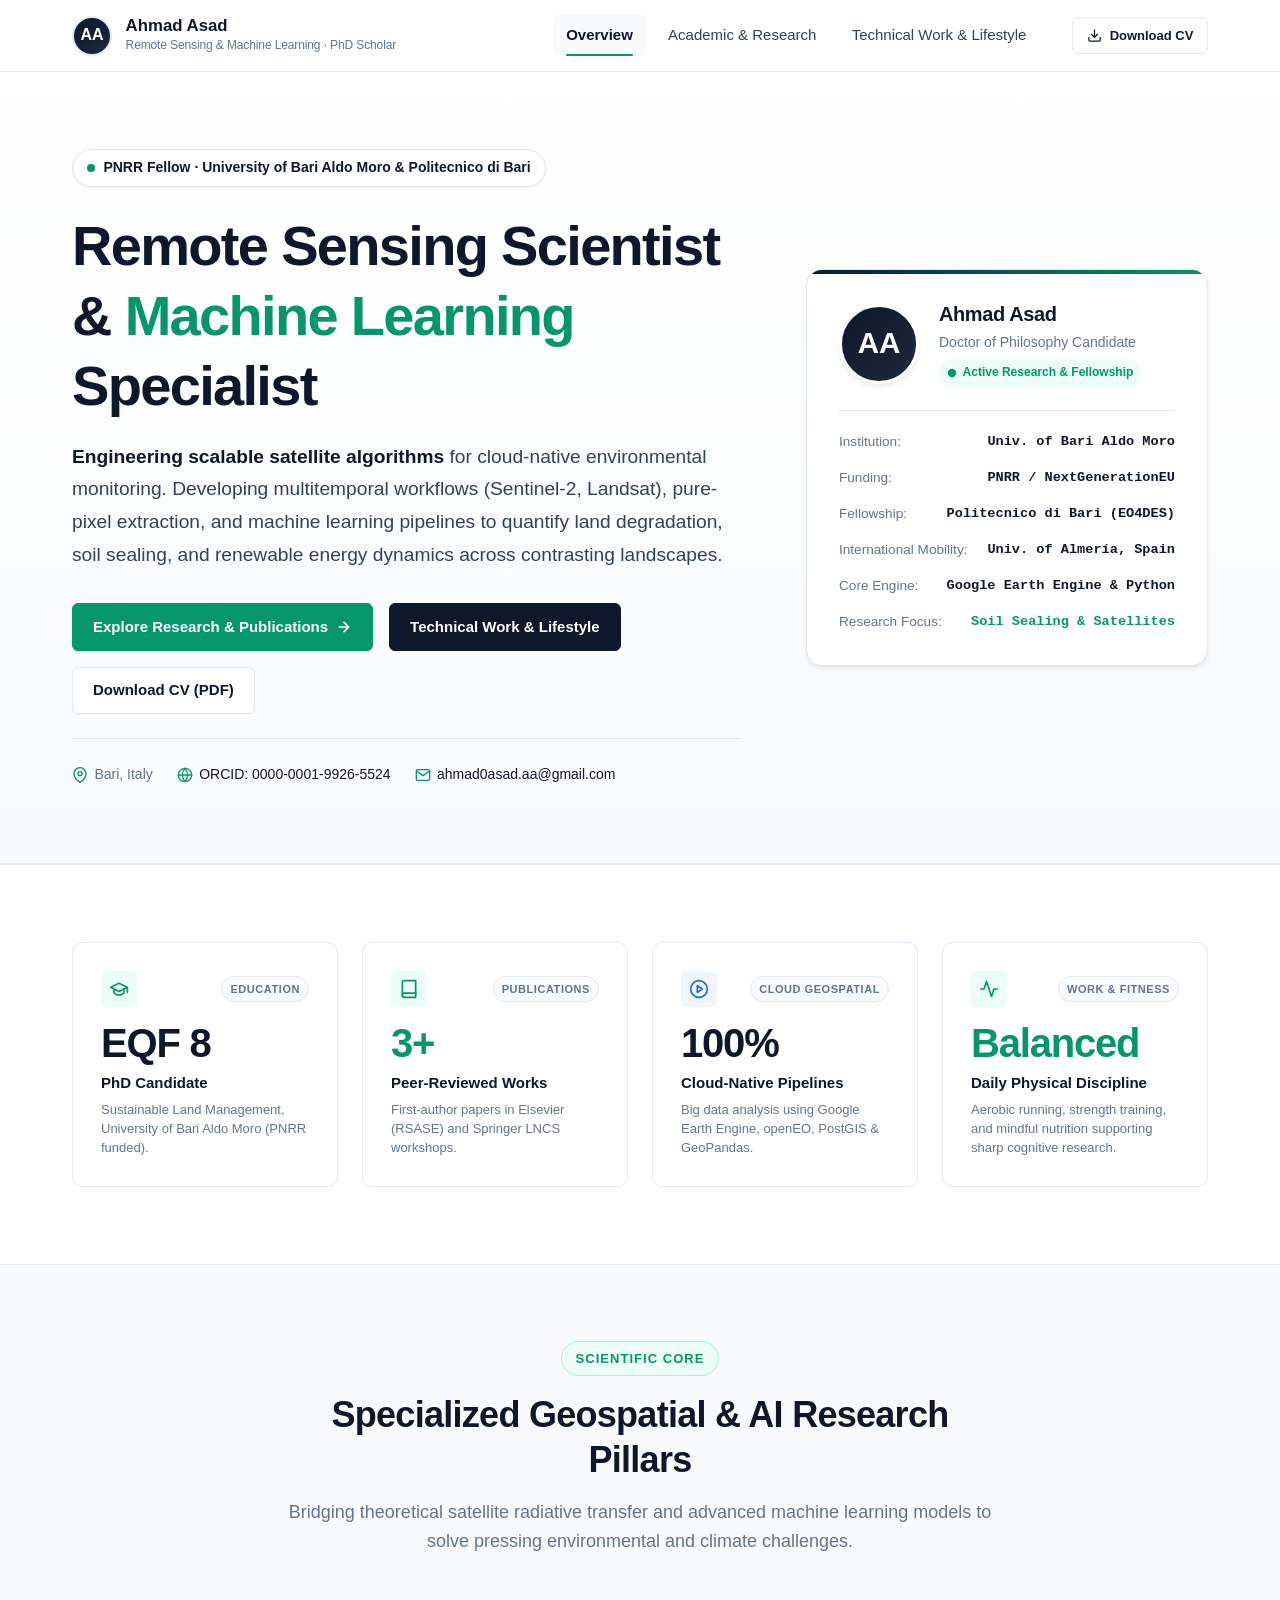
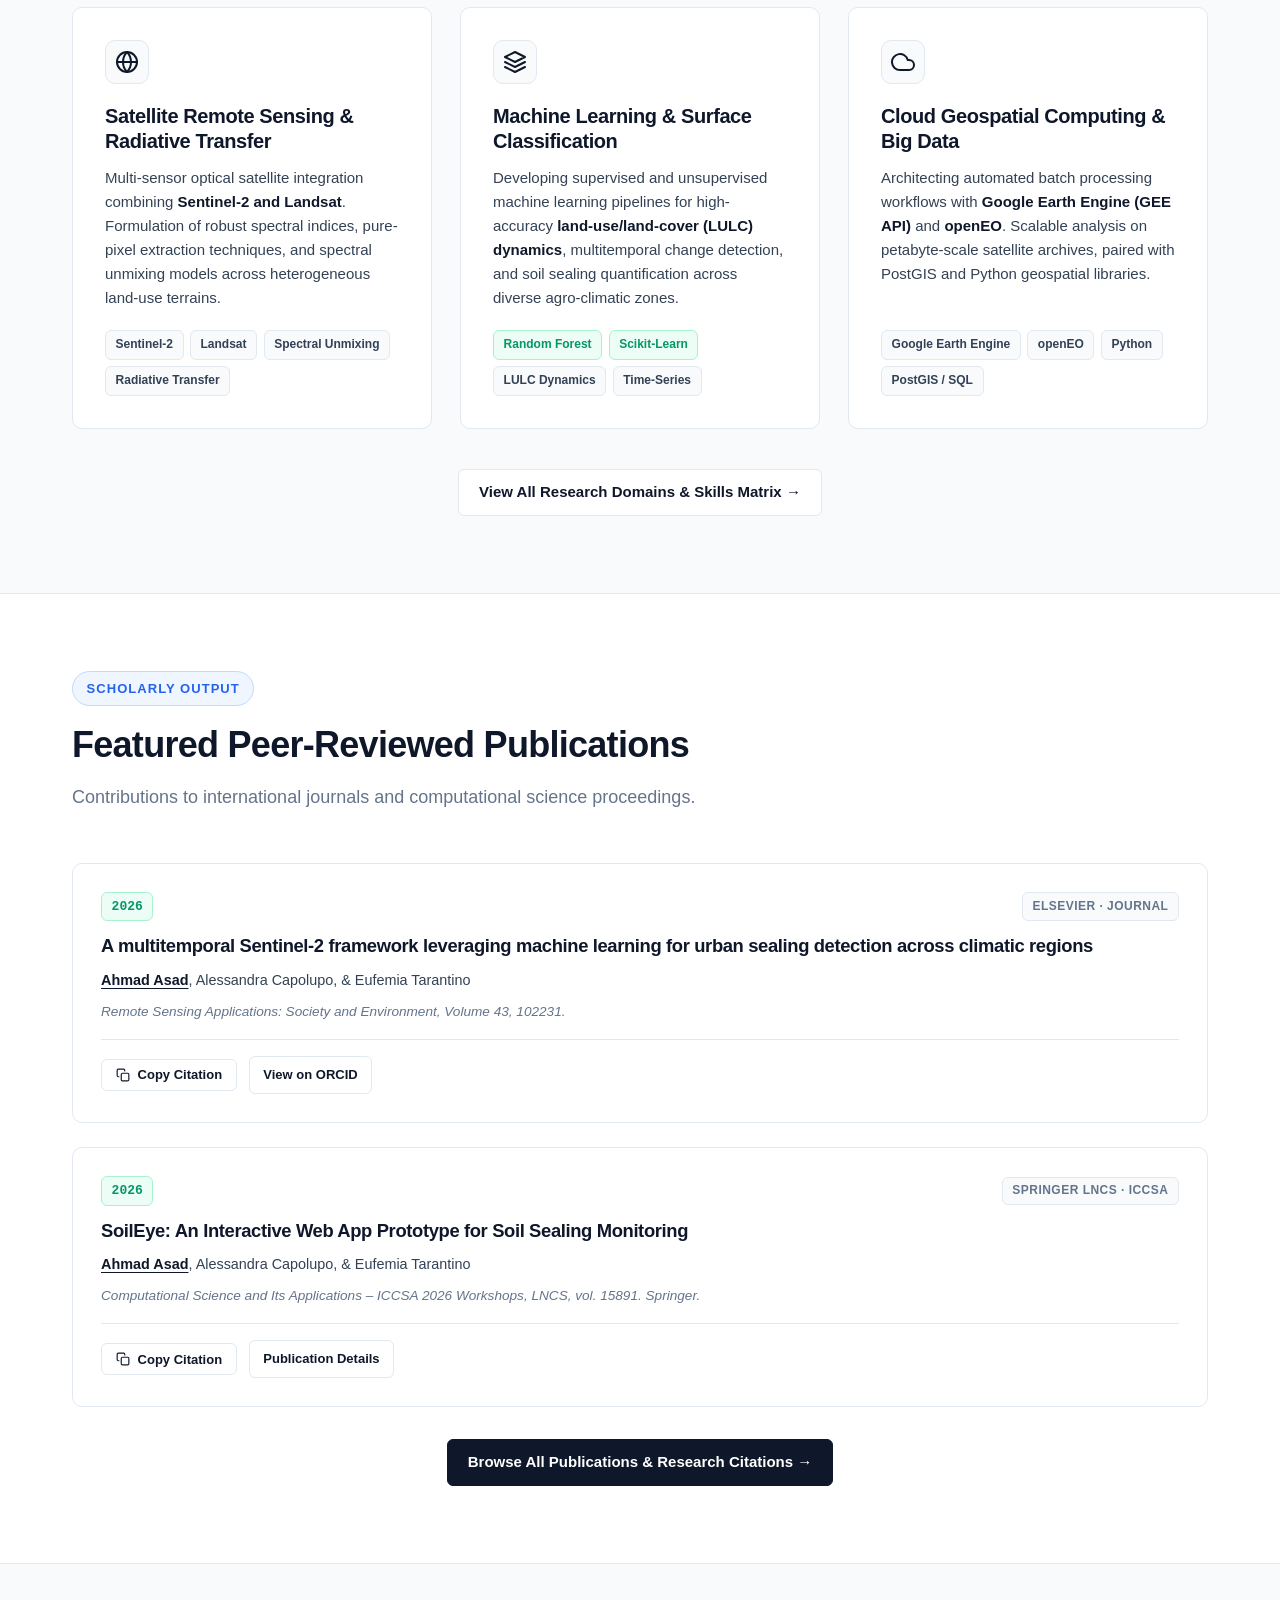
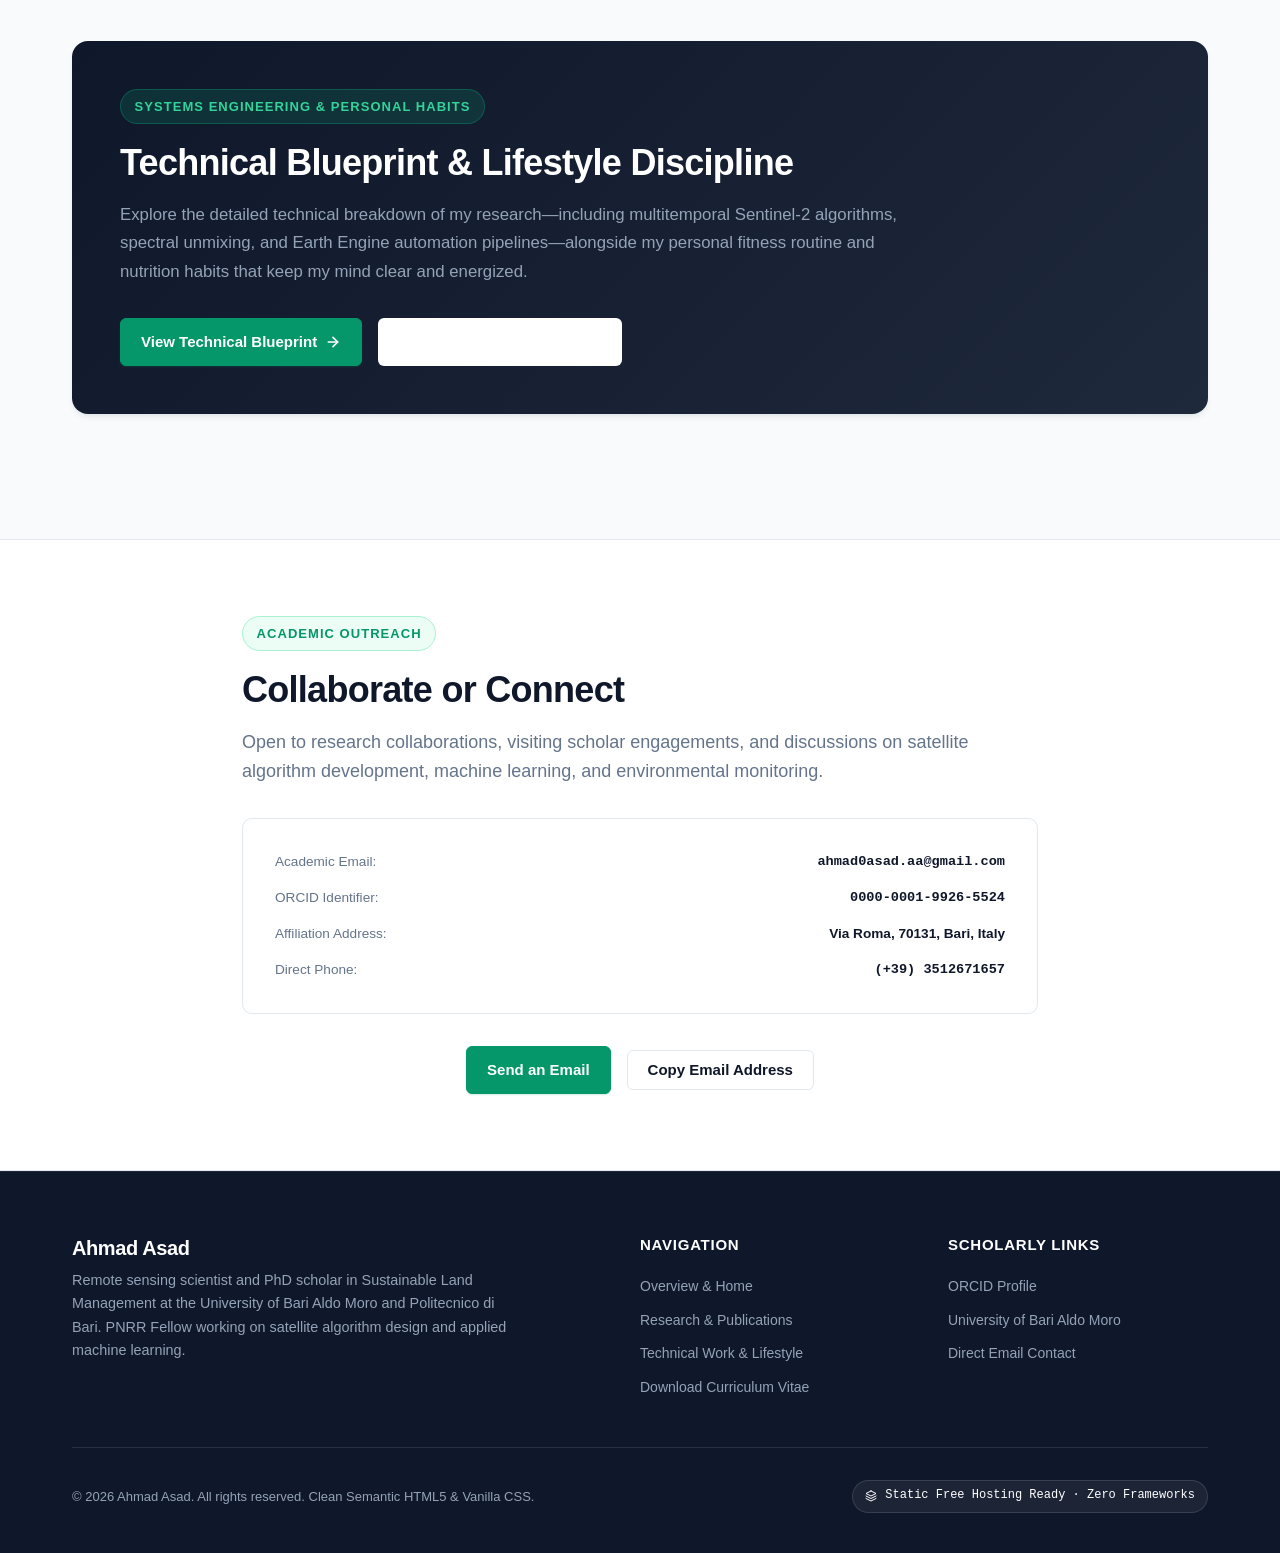
==== index.html @ 106f4aa8 "Add files via upload" ====
<!DOCTYPE html>
<html lang="en">
<head>
  <meta charset="UTF-8">
  <meta name="viewport" content="width=device-width, initial-scale=1.0">
  <title>Ahmad Asad | Remote Sensing Scientist &amp; Machine Learning Researcher</title>
  <meta name="description" content="Academic portfolio and research profile of Ahmad Asad, PhD Scholar in Sustainable Land Management specializing in satellite-based algorithm development, GEE, and applied machine learning.">
  <meta name="keywords" content="Ahmad Asad, Remote Sensing, Google Earth Engine, Machine Learning, Satellite Imagery, Sentinel-2, Landsat, Soil Sealing, University of Bari, Politecnico di Bari">
  <meta name="author" content="Ahmad Asad">
  
  <!-- Open Graph / Meta -->
  <meta property="og:title" content="Ahmad Asad | Remote Sensing Scientist &amp; Machine Learning Researcher">
  <meta property="og:description" content="Specializing in satellite-based algorithm development, cloud-native geospatial computing (GEE, Python), and environmental monitoring pipelines.">
  <meta property="og:type" content="website">

  <!-- Stylesheet -->
  <link rel="stylesheet" href="css/style.css">
</head>
<body>

  <!-- ========================================================================
       Sticky Navigation Bar
       ======================================================================== -->
  <header class="site-header">
    <div class="container nav-container">
      <a href="index.html" class="brand" aria-label="Ahmad Asad Homepage">
        <div class="brand-avatar-mini">AA</div>
        <div class="brand-info">
          <span class="brand-name">Ahmad Asad</span>
          <span class="brand-title">Remote Sensing &amp; Machine Learning · PhD Scholar</span>
        </div>
      </a>

      <!-- Desktop & Mobile Navigation Links -->
      <nav class="main-nav" id="mainNav" aria-label="Main Navigation">
        <div class="nav-links">
          <a href="index.html" class="nav-link active" aria-current="page">Overview</a>
          <a href="academic.html" class="nav-link">Academic &amp; Research</a>
          <a href="lifestyle.html" class="nav-link">Technical Work &amp; Lifestyle</a>
        </div>
        <div class="nav-cta">
          <a href="assets/cv.pdf" class="btn btn-outline btn-sm" download="Ahmad_Asad_CV.pdf">
            <svg width="15" height="15" viewBox="0 0 24 24" fill="none" stroke="currentColor" stroke-width="2" stroke-linecap="round" stroke-linejoin="round">
              <path d="M21 15v4a2 2 0 0 1-2 2H5a2 2 0 0 1-2-2v-4"></path>
              <polyline points="7 10 12 15 17 10"></polyline>
              <line x1="12" y1="15" x2="12" y2="3"></line>
            </svg>
            Download CV
          </a>
        </div>
      </nav>

      <!-- Mobile Hamburger Button -->
      <button class="mobile-menu-btn" id="mobileMenuBtn" aria-expanded="false" aria-label="Toggle navigation menu">
        <span></span>
        <span></span>
        <span></span>
      </button>
    </div>
  </header>

  <main>
    <!-- ======================================================================
         Hero Section
         ====================================================================== -->
    <section class="hero">
      <div class="container">
        <div class="hero-grid">
          
          <div class="hero-content">
            <div class="affiliation-badge">
              <span class="badge-dot"></span>
              <span>PNRR Fellow · University of Bari Aldo Moro &amp; Politecnico di Bari</span>
            </div>

            <h1 class="hero-title">
              Remote Sensing Scientist &amp; <span style="color: var(--color-accent);">Machine Learning</span> Specialist
            </h1>

            <p class="hero-lead">
              <span class="lead-in">Engineering scalable satellite algorithms</span> for cloud-native environmental monitoring. Developing multitemporal workflows (Sentinel-2, Landsat), pure-pixel extraction, and machine learning pipelines to quantify land degradation, soil sealing, and renewable energy dynamics across contrasting landscapes.
            </p>

            <div class="btn-group">
              <a href="academic.html" class="btn btn-primary">
                Explore Research &amp; Publications
                <svg width="16" height="16" viewBox="0 0 24 24" fill="none" stroke="currentColor" stroke-width="2.5" stroke-linecap="round" stroke-linejoin="round">
                  <path d="M5 12h14"></path>
                  <path d="M12 5l7 7-7 7"></path>
                </svg>
              </a>
              <a href="lifestyle.html" class="btn btn-dark">
                Technical Work &amp; Lifestyle
              </a>
              <a href="assets/cv.pdf" class="btn btn-outline" download="Ahmad_Asad_CV.pdf">
                Download CV (PDF)
              </a>
            </div>

            <div class="hero-meta-bar">
              <div class="meta-item">
                <svg width="16" height="16" viewBox="0 0 24 24" fill="none" stroke="currentColor" stroke-width="2" stroke-linecap="round" stroke-linejoin="round">
                  <path d="M21 10c0 7-9 13-9 13s-9-6-9-13a9 9 0 0 1 18 0z"></path>
                  <circle cx="12" cy="10" r="3"></circle>
                </svg>
                <span>Bari, Italy</span>
              </div>
              <div class="meta-item">
                <svg width="16" height="16" viewBox="0 0 24 24" fill="none" stroke="currentColor" stroke-width="2" stroke-linecap="round" stroke-linejoin="round">
                  <circle cx="12" cy="12" r="10"></circle>
                  <line x1="2" y1="12" x2="22" y2="12"></line>
                  <path d="M12 2a15.3 15.3 0 0 1 4 10 15.3 15.3 0 0 1-4 10 15.3 15.3 0 0 1-4-10 15.3 15.3 0 0 1 4-10z"></path>
                </svg>
                <a href="https://orcid.org/0000-0001-9926-5524" target="_blank" rel="noopener noreferrer">
                  ORCID: 0000-0001-9926-5524
                </a>
              </div>
              <div class="meta-item">
                <svg width="16" height="16" viewBox="0 0 24 24" fill="none" stroke="currentColor" stroke-width="2" stroke-linecap="round" stroke-linejoin="round">
                  <path d="M4 4h16c1.1 0 2 .9 2 2v12c0 1.1-.9 2-2 2H4c-1.1 0-2-.9-2-2V6c0-1.1.9-2 2-2z"></path>
                  <polyline points="22,6 12,13 2,6"></polyline>
                </svg>
                <a href="mailto:ahmad0asad.aa@gmail.com">ahmad0asad.aa@gmail.com</a>
              </div>
            </div>
          </div>

          <!-- Hero Profile Card Visual -->
          <aside class="hero-card-visual" aria-label="Researcher Profile Snapshot">
            <div class="profile-avatar-container">
              <div class="profile-avatar-large">AA</div>
              <div class="profile-details-top">
                <h3>Ahmad Asad</h3>
                <p>Doctor of Philosophy Candidate</p>
                <span class="status-indicator">
                  <svg width="10" height="10" viewBox="0 0 24 24" fill="currentColor">
                    <circle cx="12" cy="12" r="10"></circle>
                  </svg>
                  Active Research &amp; Fellowship
                </span>
              </div>
            </div>

            <div class="hero-card-snippets">
              <div class="snippet-row">
                <span class="snippet-label">Institution:</span>
                <span class="snippet-value">Univ. of Bari Aldo Moro</span>
              </div>
              <div class="snippet-row">
                <span class="snippet-label">Funding:</span>
                <span class="snippet-value">PNRR / NextGenerationEU</span>
              </div>
              <div class="snippet-row">
                <span class="snippet-label">Fellowship:</span>
                <span class="snippet-value">Politecnico di Bari (EO4DES)</span>
              </div>
              <div class="snippet-row">
                <span class="snippet-label">International Mobility:</span>
                <span class="snippet-value">Univ. of Almería, Spain</span>
              </div>
              <div class="snippet-row">
                <span class="snippet-label">Core Engine:</span>
                <span class="snippet-value">Google Earth Engine &amp; Python</span>
              </div>
              <div class="snippet-row">
                <span class="snippet-label">Research Focus:</span>
                <span class="snippet-value" style="color: var(--color-accent);">Soil Sealing &amp; Satellites</span>
              </div>
            </div>
          </aside>

        </div>
      </div>
    </section>

    <!-- ======================================================================
         Impact Metrics Section (Stat Cards)
         ====================================================================== -->
    <section class="section section-alt">
      <div class="container">
        <div class="stat-grid">
          
          <div class="stat-card">
            <div class="stat-card-top">
              <div class="stat-icon">
                <svg width="20" height="20" viewBox="0 0 24 24" fill="none" stroke="currentColor" stroke-width="2" stroke-linecap="round" stroke-linejoin="round">
                  <path d="M22 10v6M2 10l10-5 10 5-10 5z"></path>
                  <path d="M6 12v5c3 3 9 3 12 0v-5"></path>
                </svg>
              </div>
              <span class="stat-badge">Education</span>
            </div>
            <div class="stat-value">EQF 8</div>
            <div class="stat-label">PhD Candidate</div>
            <div class="stat-desc">Sustainable Land Management, University of Bari Aldo Moro (PNRR funded).</div>
          </div>

          <div class="stat-card">
            <div class="stat-card-top">
              <div class="stat-icon">
                <svg width="20" height="20" viewBox="0 0 24 24" fill="none" stroke="currentColor" stroke-width="2" stroke-linecap="round" stroke-linejoin="round">
                  <path d="M4 19.5A2.5 2.5 0 0 1 6.5 17H20"></path>
                  <path d="M6.5 2H20v20H6.5A2.5 2.5 0 0 1 4 19.5v-15A2.5 2.5 0 0 1 6.5 2z"></path>
                </svg>
              </div>
              <span class="stat-badge">Publications</span>
            </div>
            <div class="stat-value accent">3+</div>
            <div class="stat-label">Peer-Reviewed Works</div>
            <div class="stat-desc">First-author papers in Elsevier (RSASE) and Springer LNCS workshops.</div>
          </div>

          <div class="stat-card">
            <div class="stat-card-top">
              <div class="stat-icon blue">
                <svg width="20" height="20" viewBox="0 0 24 24" fill="none" stroke="currentColor" stroke-width="2" stroke-linecap="round" stroke-linejoin="round">
                  <circle cx="12" cy="12" r="10"></circle>
                  <polygon points="10 8 16 12 10 16 10 8"></polygon>
                </svg>
              </div>
              <span class="stat-badge">Cloud Geospatial</span>
            </div>
            <div class="stat-value">100%</div>
            <div class="stat-label">Cloud-Native Pipelines</div>
            <div class="stat-desc">Big data analysis using Google Earth Engine, openEO, PostGIS &amp; GeoPandas.</div>
          </div>

          <div class="stat-card">
            <div class="stat-card-top">
              <div class="stat-icon">
                <svg width="20" height="20" viewBox="0 0 24 24" fill="none" stroke="currentColor" stroke-width="2" stroke-linecap="round" stroke-linejoin="round">
                  <path d="M22 12h-4l-3 9L9 3l-3 9H2"></path>
                </svg>
              </div>
              <span class="stat-badge">Work &amp; Fitness</span>
            </div>
            <div class="stat-value accent">Balanced</div>
            <div class="stat-label">Daily Physical Discipline</div>
            <div class="stat-desc">Aerobic running, strength training, and mindful nutrition supporting sharp cognitive research.</div>
          </div>

        </div>
      </div>
    </section>

    <!-- ======================================================================
         Core Scientific Research Pillars
         ====================================================================== -->
    <section class="section">
      <div class="container">
        <div class="section-header text-center">
          <div class="section-tag">Scientific Core</div>
          <h2>Specialized Geospatial &amp; AI Research Pillars</h2>
          <p class="section-subtitle">
            Bridging theoretical satellite radiative transfer and advanced machine learning models to solve pressing environmental and climate challenges.
          </p>
        </div>

        <div class="cards-grid-3">
          
          <!-- Pillar 1 -->
          <div class="card">
            <div class="card-header-icon">
              <svg width="24" height="24" viewBox="0 0 24 24" fill="none" stroke="currentColor" stroke-width="2" stroke-linecap="round" stroke-linejoin="round">
                <circle cx="12" cy="12" r="10"></circle>
                <path d="M12 2a14.5 14.5 0 0 0 0 20 14.5 14.5 0 0 0 0-20"></path>
                <path d="M2 12h20"></path>
              </svg>
            </div>
            <h3 class="card-title">Satellite Remote Sensing &amp; Radiative Transfer</h3>
            <p class="card-text">
              Multi-sensor optical satellite integration combining <span class="lead-in">Sentinel-2 and Landsat</span>. Formulation of robust spectral indices, pure-pixel extraction techniques, and spectral unmixing models across heterogeneous land-use terrains.
            </p>
            <div class="card-tags">
              <span class="tag">Sentinel-2</span>
              <span class="tag">Landsat</span>
              <span class="tag">Spectral Unmixing</span>
              <span class="tag">Radiative Transfer</span>
            </div>
          </div>

          <!-- Pillar 2 -->
          <div class="card">
            <div class="card-header-icon">
              <svg width="24" height="24" viewBox="0 0 24 24" fill="none" stroke="currentColor" stroke-width="2" stroke-linecap="round" stroke-linejoin="round">
                <polygon points="12 2 2 7 12 12 22 7 12 2"></polygon>
                <polyline points="2 17 12 22 22 17"></polyline>
                <polyline points="2 12 12 17 22 12"></polyline>
              </svg>
            </div>
            <h3 class="card-title">Machine Learning &amp; Surface Classification</h3>
            <p class="card-text">
              Developing supervised and unsupervised machine learning pipelines for high-accuracy <span class="lead-in">land-use/land-cover (LULC) dynamics</span>, multitemporal change detection, and soil sealing quantification across diverse agro-climatic zones.
            </p>
            <div class="card-tags">
              <span class="tag accent-tag">Random Forest</span>
              <span class="tag accent-tag">Scikit-Learn</span>
              <span class="tag">LULC Dynamics</span>
              <span class="tag">Time-Series</span>
            </div>
          </div>

          <!-- Pillar 3 -->
          <div class="card">
            <div class="card-header-icon">
              <svg width="24" height="24" viewBox="0 0 24 24" fill="none" stroke="currentColor" stroke-width="2" stroke-linecap="round" stroke-linejoin="round">
                <path d="M18 10h-1.26A8 8 0 1 0 9 20h9a5 5 0 0 0 0-10z"></path>
              </svg>
            </div>
            <h3 class="card-title">Cloud Geospatial Computing &amp; Big Data</h3>
            <p class="card-text">
              Architecting automated batch processing workflows with <span class="lead-in">Google Earth Engine (GEE API)</span> and <span class="lead-in">openEO</span>. Scalable analysis on petabyte-scale satellite archives, paired with PostGIS and Python geospatial libraries.
            </p>
            <div class="card-tags">
              <span class="tag">Google Earth Engine</span>
              <span class="tag">openEO</span>
              <span class="tag">Python</span>
              <span class="tag">PostGIS / SQL</span>
            </div>
          </div>

        </div>

        <div style="text-align: center; margin-top: 2.5rem;">
          <a href="academic.html" class="btn btn-outline">
            View All Research Domains &amp; Skills Matrix &rarr;
          </a>
        </div>
      </div>
    </section>

    <!-- ======================================================================
         Featured Publications Teaser
         ====================================================================== -->
    <section class="section section-alt">
      <div class="container">
        <div class="section-header">
          <div class="section-tag blue-tag">Scholarly Output</div>
          <h2>Featured Peer-Reviewed Publications</h2>
          <p class="section-subtitle">
            Contributions to international journals and computational science proceedings.
          </p>
        </div>

        <!-- Publication Item 1 -->
        <article class="publication-card">
          <div class="pub-meta-top">
            <span class="pub-year">2026</span>
            <span class="pub-venue-badge">Elsevier · Journal</span>
          </div>
          <h3 class="pub-title">
            A multitemporal Sentinel-2 framework leveraging machine learning for urban sealing detection across climatic regions
          </h3>
          <p class="pub-authors">
            <strong>Ahmad Asad</strong>, Alessandra Capolupo, &amp; Eufemia Tarantino
          </p>
          <p class="pub-citation">
            Remote Sensing Applications: Society and Environment, Volume 43, 102231.
          </p>
          <div class="pub-actions">
            <button class="btn btn-outline btn-sm" data-copy-citation="Asad, A., Capolupo, A., & Tarantino, E. (2026). A multitemporal Sentinel-2 framework leveraging machine learning for urban sealing detection across climatic regions. Remote Sensing Applications: Society and Environment, 43, 102231.">
              <svg width="14" height="14" viewBox="0 0 24 24" fill="none" stroke="currentColor" stroke-width="2" stroke-linecap="round" stroke-linejoin="round">
                <rect x="9" y="9" width="13" height="13" rx="2" ry="2"></rect>
                <path d="M5 15H4a2 2 0 0 1-2-2V4a2 2 0 0 1 2-2h9a2 2 0 0 1 2 2v1"></path>
              </svg>
              Copy Citation
            </button>
            <a href="https://orcid.org/0000-0001-9926-5524" target="_blank" rel="noopener noreferrer" class="btn btn-outline btn-sm">
              View on ORCID
            </a>
          </div>
        </article>

        <!-- Publication Item 2 -->
        <article class="publication-card">
          <div class="pub-meta-top">
            <span class="pub-year">2026</span>
            <span class="pub-venue-badge">Springer LNCS · ICCSA</span>
          </div>
          <h3 class="pub-title">
            SoilEye: An Interactive Web App Prototype for Soil Sealing Monitoring
          </h3>
          <p class="pub-authors">
            <strong>Ahmad Asad</strong>, Alessandra Capolupo, &amp; Eufemia Tarantino
          </p>
          <p class="pub-citation">
            Computational Science and Its Applications – ICCSA 2026 Workshops, LNCS, vol. 15891. Springer.
          </p>
          <div class="pub-actions">
            <button class="btn btn-outline btn-sm" data-copy-citation="Asad, A., Capolupo, A., & Tarantino, E. (2026). SoilEye: An Interactive Web App Prototype for Soil Sealing Monitoring. Computational Science and Its Applications – ICCSA 2026 Workshops, LNCS, vol. 15891. Springer.">
              <svg width="14" height="14" viewBox="0 0 24 24" fill="none" stroke="currentColor" stroke-width="2" stroke-linecap="round" stroke-linejoin="round">
                <rect x="9" y="9" width="13" height="13" rx="2" ry="2"></rect>
                <path d="M5 15H4a2 2 0 0 1-2-2V4a2 2 0 0 1 2-2h9a2 2 0 0 1 2 2v1"></path>
              </svg>
              Copy Citation
            </button>
            <a href="academic.html#publications" class="btn btn-outline btn-sm">
              Publication Details
            </a>
          </div>
        </article>

        <div style="text-align: center; margin-top: 2rem;">
          <a href="academic.html#publications" class="btn btn-dark">
            Browse All Publications &amp; Research Citations &rarr;
          </a>
        </div>
      </div>
    </section>

    <!-- ======================================================================
         Technical Work & Lifestyle Teaser
         ====================================================================== -->
    <section class="section">
      <div class="container">
        <div class="lifestyle-hero-box">
          <div class="section-tag" style="background: rgba(5, 150, 105, 0.2); color: #34d399; border-color: rgba(5, 150, 105, 0.4);">
            Systems Engineering &amp; Personal Habits
          </div>
          <h2>Technical Blueprint &amp; Lifestyle Discipline</h2>
          <p style="margin-bottom: 2rem; max-width: 780px;">
            Explore the detailed technical breakdown of my research—including multitemporal Sentinel-2 algorithms, spectral unmixing, and Earth Engine automation pipelines—alongside my personal fitness routine and nutrition habits that keep my mind clear and energized.
          </p>
          <div class="btn-group">
            <a href="lifestyle.html#technical-blueprint" class="btn btn-primary">
              View Technical Blueprint
              <svg width="16" height="16" viewBox="0 0 24 24" fill="none" stroke="currentColor" stroke-width="2.5" stroke-linecap="round" stroke-linejoin="round">
                <path d="M5 12h14"></path>
                <path d="M12 5l7 7-7 7"></path>
              </svg>
            </a>
            <a href="lifestyle.html#personal-lifestyle" class="btn btn-outline" style="color: #ffffff; border-color: rgba(255, 255, 255, 0.3);">
              Personal Fitness &amp; Nutrition
            </a>
          </div>
        </div>
      </div>
    </section>

    <!-- ======================================================================
         Institutional & Contact Section
         ====================================================================== -->
    <section class="section section-alt">
      <div class="container container-narrow text-center">
        <div class="section-tag">Academic Outreach</div>
        <h2>Collaborate or Connect</h2>
        <p class="section-subtitle" style="margin-bottom: 2rem;">
          Open to research collaborations, visiting scholar engagements, and discussions on satellite algorithm development, machine learning, and environmental monitoring.
        </p>

        <div class="card" style="text-align: left; margin-bottom: 2rem;">
          <div class="hero-card-snippets" style="border: none; padding: 0;">
            <div class="snippet-row">
              <span class="snippet-label">Academic Email:</span>
              <span class="snippet-value">
                <a href="mailto:ahmad0asad.aa@gmail.com">ahmad0asad.aa@gmail.com</a>
              </span>
            </div>
            <div class="snippet-row">
              <span class="snippet-label">ORCID Identifier:</span>
              <span class="snippet-value">
                <a href="https://orcid.org/0000-0001-9926-5524" target="_blank" rel="noopener noreferrer">0000-0001-9926-5524</a>
              </span>
            </div>
            <div class="snippet-row">
              <span class="snippet-label">Affiliation Address:</span>
              <span class="snippet-value" style="font-family: var(--font-sans);">Via Roma, 70131, Bari, Italy</span>
            </div>
            <div class="snippet-row">
              <span class="snippet-label">Direct Phone:</span>
              <span class="snippet-value">(+39) 3512671657</span>
            </div>
          </div>
        </div>

        <div class="btn-group" style="justify-content: center;">
          <a href="mailto:ahmad0asad.aa@gmail.com" class="btn btn-primary">
            Send an Email
          </a>
          <button class="btn btn-outline" data-copy-email="ahmad0asad.aa@gmail.com">
            Copy Email Address
          </button>
        </div>
      </div>
    </section>
  </main>

  <!-- ========================================================================
       Footer
       ======================================================================== -->
  <footer class="site-footer">
    <div class="container">
      <div class="footer-grid">
        
        <div class="footer-brand">
          <h3>Ahmad Asad</h3>
          <p>
            Remote sensing scientist and PhD scholar in Sustainable Land Management at the University of Bari Aldo Moro and Politecnico di Bari. PNRR Fellow working on satellite algorithm design and applied machine learning.
          </p>
        </div>

        <div class="footer-col">
          <h4>Navigation</h4>
          <div class="footer-links">
            <a href="index.html">Overview &amp; Home</a>
            <a href="academic.html">Research &amp; Publications</a>
            <a href="lifestyle.html">Technical Work &amp; Lifestyle</a>
            <a href="assets/cv.pdf" download="Ahmad_Asad_CV.pdf">Download Curriculum Vitae</a>
          </div>
        </div>

        <div class="footer-col">
          <h4>Scholarly Links</h4>
          <div class="footer-links">
            <a href="https://orcid.org/0000-0001-9926-5524" target="_blank" rel="noopener noreferrer">ORCID Profile</a>
            <a href="https://www.uniba.it/it/dottorati/" target="_blank" rel="noopener noreferrer">University of Bari Aldo Moro</a>
            <a href="mailto:ahmad0asad.aa@gmail.com">Direct Email Contact</a>
          </div>
        </div>

      </div>

      <div class="footer-bottom">
        <div>
          &copy; <span class="current-year">2026</span> Ahmad Asad. All rights reserved. Clean Semantic HTML5 &amp; Vanilla CSS.
        </div>
        <div>
          <span class="footer-hosting-badge">
            <svg width="12" height="12" viewBox="0 0 24 24" fill="none" stroke="currentColor" stroke-width="2" stroke-linecap="round" stroke-linejoin="round">
              <path d="M12 2L2 7l10 5 10-5-10-5z"></path>
              <path d="M2 17l10 5 10-5"></path>
              <path d="M2 12l10 5 10-5"></path>
            </svg>
            Static Free Hosting Ready · Zero Frameworks
          </span>
        </div>
      </div>
    </div>
  </footer>

  <!-- Toast Notification Element -->
  <div id="toastNotification" class="toast-notification" role="status" aria-live="polite"></div>

  <!-- Scripts -->
  <script src="js/main.js"></script>
</body>
</html>
---- css/style.css ----
/* ==========================================================================
   AHMAD ASAD - ACADEMIC & LIFESTYLE PORTFOLIO
   Design System: Minimalist, Structured, Academic Slate & Emerald Accent
   ========================================================================== */

:root {
  /* Primary & Neutral Palette */
  --color-primary: #0f172a;          /* Deep Slate Navy (Academic Trust) */
  --color-primary-light: #1e293b;    /* Slate 800 */
  --color-primary-muted: #334155;    /* Slate 700 (Body text) */
  --color-text-subtle: #64748b;      /* Slate 500 */
  --color-text-light: #94a3b8;       /* Slate 400 */
  
  /* Surfaces & Backgrounds */
  --color-bg: #ffffff;               /* Crisp White */
  --color-bg-alt: #f8fafc;           /* Cool Off-White / Light Gray */
  --color-bg-surface: #ffffff;       /* Card Surface */
  --color-bg-surface-elevated: #ffffff;
  
  /* Borders */
  --color-border: #e2e8f0;           /* Subtle Slate Border */
  --color-border-hover: #cbd5e1;     /* Slate 300 */
  --color-border-focus: #0f172a;
  
  /* Health & Vitality Accent */
  --color-accent: #059669;           /* Emerald Green */
  --color-accent-hover: #047857;     /* Deep Emerald */
  --color-accent-light: #10b981;     /* Light Emerald */
  --color-accent-subtle: #ecfdf5;    /* Mint tint */
  --color-accent-border: #a7f3d0;    /* Mint border */
  
  /* Secondary Academic / Tech Accent */
  --color-blue: #2563eb;             /* Precision Blue */
  --color-blue-subtle: #eff6ff;
  --color-blue-border: #bfdbfe;

  /* Typography Stack */
  --font-sans: 'Inter', -apple-system, BlinkMacSystemFont, "Segoe UI", Roboto, "Helvetica Neue", Arial, sans-serif;
  --font-mono: ui-monospace, SFMono-Regular, Menlo, Monaco, Consolas, "Liberation Mono", "Courier New", monospace;
  
  /* Scale & Sizing */
  --container-max: 1200px;
  --container-narrow: 860px;
  --header-height: 72px;
  --radius-sm: 6px;
  --radius-md: 10px;
  --radius-lg: 16px;
  --radius-full: 9999px;
  
  /* Shadows */
  --shadow-sm: 0 1px 2px 0 rgba(15, 23, 42, 0.05);
  --shadow-md: 0 4px 6px -1px rgba(15, 23, 42, 0.07), 0 2px 4px -2px rgba(15, 23, 42, 0.05);
  --shadow-lg: 0 10px 15px -3px rgba(15, 23, 42, 0.08), 0 4px 6px -4px rgba(15, 23, 42, 0.04);
  --shadow-hover: 0 12px 24px -4px rgba(15, 23, 42, 0.12), 0 4px 8px -2px rgba(15, 23, 42, 0.06);

  /* Transitions */
  --transition-fast: 150ms cubic-bezier(0.4, 0, 0.2, 1);
  --transition-normal: 250ms cubic-bezier(0.4, 0, 0.2, 1);
}

/* ==========================================================================
   Reset & Base Styles
   ========================================================================== */

*, *::before, *::after {
  box-sizing: border-box;
  margin: 0;
  padding: 0;
}

html {
  font-size: 16px;
  scroll-behavior: smooth;
  -webkit-text-size-adjust: 100%;
}

body {
  font-family: var(--font-sans);
  background-color: var(--color-bg-alt);
  color: var(--color-primary-muted);
  line-height: 1.65;
  font-feature-settings: "cv02", "cv03", "cv04", "cv11";
  text-rendering: optimizeLegibility;
  -webkit-font-smoothing: antialiased;
  min-height: 100vh;
  display: flex;
  flex-direction: column;
}

img, svg {
  display: block;
  max-width: 100%;
}

a {
  color: var(--color-primary);
  text-decoration: none;
  transition: color var(--transition-fast);
}

a:hover {
  color: var(--color-accent);
}

ul, ol {
  list-style: none;
}

button {
  font-family: inherit;
  cursor: pointer;
  border: none;
  background: none;
}

/* Accessible Focus States */
:focus-visible {
  outline: 2px solid var(--color-accent);
  outline-offset: 3px;
}

/* ==========================================================================
   Layout & Container
   ========================================================================== */

.container {
  width: 100%;
  max-width: var(--container-max);
  margin-left: auto;
  margin-right: auto;
  padding-left: clamp(1rem, 4vw, 2rem);
  padding-right: clamp(1rem, 4vw, 2rem);
}

.container-narrow {
  max-width: var(--container-narrow);
}

.section {
  padding-top: clamp(3rem, 6vw, 5.5rem);
  padding-bottom: clamp(3rem, 6vw, 5.5rem);
}

.section-alt {
  background-color: var(--color-bg);
  border-top: 1px solid var(--color-border);
  border-bottom: 1px solid var(--color-border);
}

/* ==========================================================================
   Typography & Scannability
   ========================================================================== */

h1, h2, h3, h4, h5, h6 {
  color: var(--color-primary);
  font-weight: 700;
  line-height: 1.25;
  letter-spacing: -0.02em;
}

h1 {
  font-size: clamp(2.25rem, 5vw, 3.5rem);
  font-weight: 800;
  letter-spacing: -0.03em;
}

h2 {
  font-size: clamp(1.75rem, 3.5vw, 2.25rem);
  margin-bottom: 1rem;
}

h3 {
  font-size: 1.25rem;
  font-weight: 700;
  margin-bottom: 0.5rem;
}

p {
  margin-bottom: 1.25rem;
}

p:last-child {
  margin-bottom: 0;
}

.lead-in {
  font-weight: 700;
  color: var(--color-primary);
}

.section-header {
  margin-bottom: clamp(2rem, 4vw, 3.5rem);
}

.section-header.text-center {
  text-align: center;
  max-width: 720px;
  margin-left: auto;
  margin-right: auto;
}

.section-tag {
  display: inline-flex;
  align-items: center;
  gap: 0.5rem;
  font-size: 0.8125rem;
  font-weight: 700;
  text-transform: uppercase;
  letter-spacing: 0.08em;
  color: var(--color-accent);
  background-color: var(--color-accent-subtle);
  border: 1px solid var(--color-accent-border);
  padding: 0.35rem 0.85rem;
  border-radius: var(--radius-full);
  margin-bottom: 1rem;
}

.section-tag.blue-tag {
  color: var(--color-blue);
  background-color: var(--color-blue-subtle);
  border-color: var(--color-blue-border);
}

.section-subtitle {
  font-size: 1.125rem;
  color: var(--color-text-subtle);
  line-height: 1.6;
}

/* ==========================================================================
   Header & Navigation
   ========================================================================== */

.site-header {
  position: sticky;
  top: 0;
  z-index: 1000;
  background-color: rgba(255, 255, 255, 0.92);
  backdrop-filter: blur(12px);
  -webkit-backdrop-filter: blur(12px);
  border-bottom: 1px solid var(--color-border);
  height: var(--header-height);
  display: flex;
  align-items: center;
  transition: all var(--transition-fast);
}

.nav-container {
  display: flex;
  align-items: center;
  justify-content: space-between;
  width: 100%;
}

.brand {
  display: flex;
  align-items: center;
  gap: 0.85rem;
  text-decoration: none;
}

.brand-avatar-mini {
  width: 40px;
  height: 40px;
  border-radius: var(--radius-full);
  background: linear-gradient(135deg, var(--color-primary) 0%, #1e293b 100%);
  color: #ffffff;
  display: flex;
  align-items: center;
  justify-content: center;
  font-weight: 700;
  font-size: 1rem;
  border: 2px solid var(--color-border);
  box-shadow: var(--shadow-sm);
}

.brand-info {
  display: flex;
  flex-direction: column;
}

.brand-name {
  font-size: 1.05rem;
  font-weight: 700;
  color: var(--color-primary);
  line-height: 1.2;
}

.brand-title {
  font-size: 0.75rem;
  font-weight: 500;
  color: var(--color-text-subtle);
  letter-spacing: -0.01em;
}

.main-nav {
  display: flex;
  align-items: center;
  gap: 2rem;
}

.nav-links {
  display: flex;
  align-items: center;
  gap: 0.5rem;
}

.nav-link {
  position: relative;
  font-size: 0.9375rem;
  font-weight: 500;
  color: var(--color-primary-muted);
  padding: 0.5rem 0.85rem;
  border-radius: var(--radius-sm);
  transition: all var(--transition-fast);
}

.nav-link:hover {
  color: var(--color-primary);
  background-color: var(--color-bg-alt);
}

.nav-link.active {
  color: var(--color-primary);
  font-weight: 700;
  background-color: var(--color-bg-alt);
}

.nav-link.active::after {
  content: '';
  position: absolute;
  bottom: 0px;
  left: 0.85rem;
  right: 0.85rem;
  height: 2px;
  background-color: var(--color-accent);
  border-radius: var(--radius-full);
}

.nav-cta {
  display: flex;
  align-items: center;
  gap: 0.75rem;
}

.mobile-menu-btn {
  display: none;
  flex-direction: column;
  justify-content: center;
  align-items: center;
  width: 40px;
  height: 40px;
  border-radius: var(--radius-sm);
  border: 1px solid var(--color-border);
  background: var(--color-bg);
  gap: 5px;
}

.mobile-menu-btn span {
  display: block;
  width: 20px;
  height: 2px;
  background-color: var(--color-primary);
  border-radius: 2px;
  transition: transform var(--transition-fast), opacity var(--transition-fast);
}

.mobile-menu-btn.active span:nth-child(1) {
  transform: translateY(7px) rotate(45deg);
}

.mobile-menu-btn.active span:nth-child(2) {
  opacity: 0;
}

.mobile-menu-btn.active span:nth-child(3) {
  transform: translateY(-7px) rotate(-45deg);
}

/* ==========================================================================
   Buttons & Interactive Elements
   ========================================================================== */

.btn {
  display: inline-flex;
  align-items: center;
  justify-content: center;
  gap: 0.5rem;
  font-size: 0.9375rem;
  font-weight: 600;
  padding: 0.65rem 1.25rem;
  border-radius: var(--radius-sm);
  transition: all var(--transition-normal);
  white-space: nowrap;
}

.btn-primary {
  background-color: var(--color-accent);
  color: #ffffff;
  border: 1px solid var(--color-accent);
  box-shadow: 0 1px 2px 0 rgba(5, 150, 105, 0.2);
}

.btn-primary:hover {
  background-color: var(--color-accent-hover);
  color: #ffffff;
  transform: translateY(-1px);
  box-shadow: 0 4px 12px 0 rgba(5, 150, 105, 0.3);
}

.btn-dark {
  background-color: var(--color-primary);
  color: #ffffff;
  border: 1px solid var(--color-primary);
}

.btn-dark:hover {
  background-color: var(--color-primary-light);
  color: #ffffff;
  transform: translateY(-1px);
  box-shadow: var(--shadow-md);
}

.btn-outline {
  background-color: var(--color-bg);
  color: var(--color-primary);
  border: 1px solid var(--color-border);
}

.btn-outline:hover {
  background-color: var(--color-bg-alt);
  border-color: var(--color-border-hover);
  color: var(--color-primary);
  transform: translateY(-1px);
}

.btn-sm {
  font-size: 0.8125rem;
  padding: 0.45rem 0.85rem;
  border-radius: var(--radius-sm);
}

.btn-group {
  display: flex;
  flex-wrap: wrap;
  align-items: center;
  gap: 1rem;
}

/* ==========================================================================
   Hero Section
   ========================================================================== */

.hero {
  padding-top: clamp(3rem, 6vw, 5rem);
  padding-bottom: clamp(3rem, 6vw, 5.5rem);
  background: linear-gradient(180deg, #ffffff 0%, var(--color-bg-alt) 100%);
  border-bottom: 1px solid var(--color-border);
}

.hero-grid {
  display: grid;
  grid-template-columns: 1.25fr 0.75fr;
  align-items: center;
  gap: clamp(2rem, 5vw, 4rem);
}

.hero-content {
  display: flex;
  flex-direction: column;
}

.affiliation-badge {
  display: inline-flex;
  align-items: center;
  gap: 0.5rem;
  font-size: 0.875rem;
  font-weight: 600;
  color: var(--color-primary);
  background-color: #ffffff;
  border: 1px solid var(--color-border);
  padding: 0.4rem 0.9rem;
  border-radius: var(--radius-full);
  margin-bottom: 1.5rem;
  box-shadow: var(--shadow-sm);
  width: fit-content;
}

.affiliation-badge .badge-dot {
  width: 8px;
  height: 8px;
  border-radius: 50%;
  background-color: var(--color-accent);
  display: inline-block;
  animation: pulse-dot 2.5s infinite;
}

@keyframes pulse-dot {
  0% { transform: scale(0.95); box-shadow: 0 0 0 0 rgba(5, 150, 105, 0.7); }
  70% { transform: scale(1); box-shadow: 0 0 0 6px rgba(5, 150, 105, 0); }
  100% { transform: scale(0.95); box-shadow: 0 0 0 0 rgba(5, 150, 105, 0); }
}

.hero-title {
  margin-bottom: 1.25rem;
}

.hero-lead {
  font-size: clamp(1.0625rem, 2vw, 1.2rem);
  color: var(--color-primary-muted);
  line-height: 1.7;
  margin-bottom: 2rem;
}

.hero-meta-bar {
  display: flex;
  flex-wrap: wrap;
  align-items: center;
  gap: 1.5rem;
  padding-top: 1.5rem;
  margin-top: 1.5rem;
  border-top: 1px solid var(--color-border);
  font-size: 0.875rem;
  color: var(--color-text-subtle);
}

.meta-item {
  display: flex;
  align-items: center;
  gap: 0.4rem;
}

.meta-item svg {
  color: var(--color-accent);
}

/* Hero Profile Card Visual */
.hero-card-visual {
  background: var(--color-bg);
  border: 1px solid var(--color-border);
  border-radius: var(--radius-lg);
  padding: 2rem;
  box-shadow: var(--shadow-md);
  position: relative;
  overflow: hidden;
}

.hero-card-visual::before {
  content: '';
  position: absolute;
  top: 0;
  left: 0;
  right: 0;
  height: 4px;
  background: linear-gradient(90deg, var(--color-primary) 0%, var(--color-accent) 100%);
}

.profile-avatar-container {
  display: flex;
  align-items: center;
  gap: 1.25rem;
  margin-bottom: 1.5rem;
}

.profile-avatar-large {
  width: 80px;
  height: 80px;
  border-radius: var(--radius-full);
  background: linear-gradient(135deg, var(--color-primary) 0%, #1e293b 100%);
  color: #ffffff;
  display: flex;
  align-items: center;
  justify-content: center;
  font-size: 1.85rem;
  font-weight: 800;
  border: 3px solid #ffffff;
  box-shadow: var(--shadow-md);
  flex-shrink: 0;
}

.profile-details-top h3 {
  font-size: 1.25rem;
  margin-bottom: 0.25rem;
}

.profile-details-top p {
  font-size: 0.875rem;
  color: var(--color-text-subtle);
  margin-bottom: 0.35rem;
}

.status-indicator {
  display: inline-flex;
  align-items: center;
  gap: 0.35rem;
  font-size: 0.75rem;
  font-weight: 600;
  color: var(--color-accent);
  background-color: var(--color-accent-subtle);
  padding: 0.2rem 0.5rem;
  border-radius: var(--radius-full);
}

.hero-card-snippets {
  display: flex;
  flex-direction: column;
  gap: 0.85rem;
  border-top: 1px solid var(--color-border);
  padding-top: 1.25rem;
}

.snippet-row {
  display: flex;
  justify-content: space-between;
  align-items: center;
  font-size: 0.85rem;
}

.snippet-label {
  color: var(--color-text-subtle);
  font-weight: 500;
}

.snippet-value {
  color: var(--color-primary);
  font-weight: 600;
  font-family: var(--font-mono);
}

/* ==========================================================================
   Stat Cards & Metric Grids
   ========================================================================== */

.stat-grid {
  display: grid;
  grid-template-columns: repeat(auto-fit, minmax(240px, 1fr));
  gap: 1.5rem;
}

.stat-card {
  background-color: var(--color-bg);
  border: 1px solid var(--color-border);
  border-radius: var(--radius-md);
  padding: 1.75rem;
  transition: transform var(--transition-fast), box-shadow var(--transition-fast), border-color var(--transition-fast);
  position: relative;
}

.stat-card:hover {
  transform: translateY(-2px);
  box-shadow: var(--shadow-md);
  border-color: var(--color-border-hover);
}

.stat-card-top {
  display: flex;
  align-items: center;
  justify-content: space-between;
  margin-bottom: 0.85rem;
}

.stat-icon {
  width: 36px;
  height: 36px;
  border-radius: var(--radius-sm);
  display: flex;
  align-items: center;
  justify-content: center;
  color: var(--color-accent);
  background-color: var(--color-accent-subtle);
}

.stat-icon.blue {
  color: var(--color-blue);
  background-color: var(--color-blue-subtle);
}

.stat-badge {
  font-size: 0.6875rem;
  font-weight: 700;
  text-transform: uppercase;
  letter-spacing: 0.05em;
  padding: 0.2rem 0.5rem;
  border-radius: var(--radius-full);
  background-color: var(--color-bg-alt);
  color: var(--color-text-subtle);
  border: 1px solid var(--color-border);
}

.stat-value {
  font-size: clamp(2rem, 3.5vw, 2.5rem);
  font-weight: 800;
  color: var(--color-primary);
  line-height: 1.1;
  letter-spacing: -0.03em;
  margin-bottom: 0.4rem;
}

.stat-value.accent {
  color: var(--color-accent);
}

.stat-label {
  font-size: 0.9375rem;
  font-weight: 700;
  color: var(--color-primary);
  margin-bottom: 0.35rem;
}

.stat-desc {
  font-size: 0.8125rem;
  color: var(--color-text-subtle);
  line-height: 1.45;
}

/* ==========================================================================
   Feature & Grid Cards (Research / Blueprint Teasers)
   ========================================================================== */

.cards-grid-3 {
  display: grid;
  grid-template-columns: repeat(auto-fit, minmax(320px, 1fr));
  gap: 1.75rem;
}

.cards-grid-2 {
  display: grid;
  grid-template-columns: repeat(auto-fit, minmax(360px, 1fr));
  gap: 2rem;
}

.card {
  background-color: var(--color-bg);
  border: 1px solid var(--color-border);
  border-radius: var(--radius-md);
  padding: 2rem;
  display: flex;
  flex-direction: column;
  transition: all var(--transition-normal);
}

.card:hover {
  transform: translateY(-2px);
  box-shadow: var(--shadow-md);
  border-color: var(--color-border-hover);
}

.card-header-icon {
  width: 44px;
  height: 44px;
  border-radius: var(--radius-md);
  background-color: var(--color-bg-alt);
  border: 1px solid var(--color-border);
  display: flex;
  align-items: center;
  justify-content: center;
  color: var(--color-primary);
  margin-bottom: 1.25rem;
}

.card-title {
  font-size: 1.25rem;
  margin-bottom: 0.75rem;
  color: var(--color-primary);
}

.card-text {
  font-size: 0.9375rem;
  color: var(--color-primary-muted);
  line-height: 1.6;
  margin-bottom: 1.25rem;
  flex-grow: 1;
}

.card-tags {
  display: flex;
  flex-wrap: wrap;
  gap: 0.4rem;
  margin-top: auto;
}

.tag {
  font-size: 0.75rem;
  font-weight: 600;
  padding: 0.25rem 0.6rem;
  border-radius: var(--radius-sm);
  background-color: var(--color-bg-alt);
  color: var(--color-primary-muted);
  border: 1px solid var(--color-border);
}

.tag.accent-tag {
  background-color: var(--color-accent-subtle);
  color: var(--color-accent);
  border-color: var(--color-accent-border);
}

/* ==========================================================================
   Publications List & Filtering
   ========================================================================== */

.filter-bar {
  display: flex;
  flex-wrap: wrap;
  align-items: center;
  gap: 0.5rem;
  margin-bottom: 2rem;
  padding-bottom: 1rem;
  border-bottom: 1px solid var(--color-border);
}

.filter-btn {
  font-size: 0.875rem;
  font-weight: 600;
  padding: 0.5rem 1rem;
  border-radius: var(--radius-full);
  color: var(--color-text-subtle);
  border: 1px solid var(--color-border);
  background-color: var(--color-bg);
  transition: all var(--transition-fast);
}

.filter-btn:hover {
  color: var(--color-primary);
  border-color: var(--color-border-hover);
  background-color: var(--color-bg-alt);
}

.filter-btn.active {
  color: #ffffff;
  background-color: var(--color-primary);
  border-color: var(--color-primary);
}

.publication-card {
  background-color: var(--color-bg);
  border: 1px solid var(--color-border);
  border-radius: var(--radius-md);
  padding: 1.75rem;
  margin-bottom: 1.5rem;
  transition: all var(--transition-fast);
  position: relative;
}

.publication-card:hover {
  border-color: var(--color-border-hover);
  box-shadow: var(--shadow-sm);
}

.pub-meta-top {
  display: flex;
  flex-wrap: wrap;
  align-items: center;
  justify-content: space-between;
  gap: 0.75rem;
  margin-bottom: 0.75rem;
}

.pub-year {
  font-family: var(--font-mono);
  font-size: 0.8125rem;
  font-weight: 700;
  color: var(--color-accent);
  background-color: var(--color-accent-subtle);
  border: 1px solid var(--color-accent-border);
  padding: 0.2rem 0.6rem;
  border-radius: var(--radius-sm);
}

.pub-venue-badge {
  font-size: 0.75rem;
  font-weight: 600;
  text-transform: uppercase;
  letter-spacing: 0.04em;
  color: var(--color-text-subtle);
  background-color: var(--color-bg-alt);
  border: 1px solid var(--color-border);
  padding: 0.2rem 0.6rem;
  border-radius: var(--radius-sm);
}

.pub-title {
  font-size: 1.15rem;
  font-weight: 700;
  color: var(--color-primary);
  margin-bottom: 0.6rem;
  line-height: 1.4;
}

.pub-authors {
  font-size: 0.9rem;
  color: var(--color-primary-muted);
  margin-bottom: 0.5rem;
}

.pub-authors strong {
  color: var(--color-primary);
  text-decoration: underline;
  text-underline-offset: 3px;
}

.pub-citation {
  font-size: 0.85rem;
  color: var(--color-text-subtle);
  font-style: italic;
  margin-bottom: 1rem;
}

.pub-actions {
  display: flex;
  flex-wrap: wrap;
  align-items: center;
  gap: 0.75rem;
  padding-top: 1rem;
  border-top: 1px solid var(--color-border);
}

/* ==========================================================================
   Skill Matrix Grid
   ========================================================================== */

.skills-matrix {
  display: grid;
  grid-template-columns: repeat(auto-fit, minmax(280px, 1fr));
  gap: 1.5rem;
}

.skill-category-card {
  background-color: var(--color-bg);
  border: 1px solid var(--color-border);
  border-radius: var(--radius-md);
  padding: 1.75rem;
}

.skill-category-title {
  font-size: 1.05rem;
  font-weight: 700;
  color: var(--color-primary);
  margin-bottom: 1.25rem;
  display: flex;
  align-items: center;
  gap: 0.5rem;
  padding-bottom: 0.75rem;
  border-bottom: 1px solid var(--color-border);
}

.skill-pills {
  display: flex;
  flex-wrap: wrap;
  gap: 0.5rem;
}

.skill-pill {
  font-size: 0.8125rem;
  font-weight: 500;
  padding: 0.35rem 0.75rem;
  border-radius: var(--radius-sm);
  background-color: var(--color-bg-alt);
  color: var(--color-primary);
  border: 1px solid var(--color-border);
  display: inline-flex;
  align-items: center;
  gap: 0.4rem;
}

.skill-pill.featured {
  background-color: var(--color-accent-subtle);
  border-color: var(--color-accent-border);
  color: var(--color-accent-hover);
  font-weight: 600;
}

/* ==========================================================================
   Timeline (Academic & Experience)
   ========================================================================== */

.timeline {
  position: relative;
  padding-left: 2rem;
}

.timeline::before {
  content: '';
  position: absolute;
  top: 10px;
  bottom: 10px;
  left: 7px;
  width: 2px;
  background-color: var(--color-border);
}

.timeline-item {
  position: relative;
  margin-bottom: 2.5rem;
}

.timeline-item:last-child {
  margin-bottom: 0;
}

.timeline-marker {
  position: absolute;
  left: -2rem;
  top: 4px;
  width: 16px;
  height: 16px;
  border-radius: 50%;
  background-color: #ffffff;
  border: 3px solid var(--color-accent);
  box-shadow: 0 0 0 3px var(--color-accent-subtle);
}

.timeline-marker.blue {
  border-color: var(--color-blue);
  box-shadow: 0 0 0 3px var(--color-blue-subtle);
}

.timeline-date {
  font-family: var(--font-mono);
  font-size: 0.8125rem;
  font-weight: 600;
  color: var(--color-text-subtle);
  margin-bottom: 0.25rem;
}

.timeline-title {
  font-size: 1.15rem;
  font-weight: 700;
  color: var(--color-primary);
  margin-bottom: 0.2rem;
}

.timeline-org {
  font-size: 0.95rem;
  font-weight: 600;
  color: var(--color-accent);
  margin-bottom: 0.75rem;
}

.timeline-org.blue {
  color: var(--color-blue);
}

.timeline-content {
  background-color: var(--color-bg);
  border: 1px solid var(--color-border);
  border-radius: var(--radius-md);
  padding: 1.5rem;
  box-shadow: var(--shadow-sm);
}

.timeline-content ul {
  list-style: disc;
  padding-left: 1.25rem;
  margin-top: 0.5rem;
}

.timeline-content li {
  font-size: 0.9rem;
  color: var(--color-primary-muted);
  margin-bottom: 0.4rem;
}

.timeline-content li:last-child {
  margin-bottom: 0;
}

/* ==========================================================================
   Technical Blueprint & Project Breakdown Components
   ========================================================================== */

.page-jump-bar {
  display: flex;
  flex-wrap: wrap;
  align-items: center;
  gap: 0.75rem;
  margin-top: 1.5rem;
}

.jump-link {
  display: inline-flex;
  align-items: center;
  gap: 0.5rem;
  font-size: 0.875rem;
  font-weight: 600;
  padding: 0.5rem 1.15rem;
  border-radius: var(--radius-full);
  background-color: var(--color-bg);
  border: 1px solid var(--color-border);
  color: var(--color-primary);
  transition: all var(--transition-fast);
}

.jump-link:hover {
  background-color: var(--color-primary);
  color: #ffffff;
  border-color: var(--color-primary);
}

.jump-link.active-jump {
  background-color: var(--color-primary);
  color: #ffffff;
  border-color: var(--color-primary);
}

.tech-project-card {
  background-color: var(--color-bg);
  border: 1px solid var(--color-border);
  border-radius: var(--radius-lg);
  padding: clamp(1.75rem, 3vw, 2.5rem);
  margin-bottom: 2rem;
  box-shadow: var(--shadow-sm);
  transition: all var(--transition-normal);
}

.tech-project-card:hover {
  border-color: var(--color-border-hover);
  box-shadow: var(--shadow-md);
}

.tech-card-header {
  display: flex;
  flex-wrap: wrap;
  align-items: center;
  justify-content: space-between;
  gap: 1rem;
  margin-bottom: 1.25rem;
  padding-bottom: 1rem;
  border-bottom: 1px solid var(--color-border);
}

.tech-card-title-group h3 {
  font-size: 1.35rem;
  margin-bottom: 0.25rem;
}

.tech-card-subtitle {
  font-size: 0.875rem;
  color: var(--color-text-subtle);
  font-weight: 500;
}

.tech-spec-grid {
  display: grid;
  grid-template-columns: repeat(auto-fit, minmax(220px, 1fr));
  gap: 1rem;
  background-color: var(--color-bg-alt);
  border: 1px solid var(--color-border);
  border-radius: var(--radius-md);
  padding: 1.25rem;
  margin: 1.5rem 0;
}

.tech-spec-item {
  display: flex;
  flex-direction: column;
  gap: 0.25rem;
}

.tech-spec-label {
  font-size: 0.75rem;
  font-weight: 700;
  text-transform: uppercase;
  letter-spacing: 0.05em;
  color: var(--color-text-subtle);
}

.tech-spec-value {
  font-size: 0.9375rem;
  font-weight: 600;
  color: var(--color-primary);
  font-family: var(--font-mono);
}

.tech-flow-steps {
  display: flex;
  flex-direction: column;
  gap: 1rem;
  margin: 1.5rem 0;
}

.tech-flow-step {
  display: flex;
  gap: 1rem;
  align-items: flex-start;
}

.flow-step-num {
  width: 28px;
  height: 28px;
  border-radius: var(--radius-full);
  background-color: var(--color-accent-subtle);
  color: var(--color-accent);
  border: 1px solid var(--color-accent-border);
  font-size: 0.8125rem;
  font-weight: 700;
  display: flex;
  align-items: center;
  justify-content: center;
  flex-shrink: 0;
  margin-top: 0.15rem;
}

.flow-step-content h4 {
  font-size: 1rem;
  margin-bottom: 0.25rem;
  color: var(--color-primary);
}

.flow-step-content p {
  font-size: 0.9rem;
  color: var(--color-primary-muted);
  line-height: 1.6;
  margin-bottom: 0;
}

/* ==========================================================================
   Lifestyle, Fitness & Nutrition Components
   ========================================================================== */

.lifestyle-hero-box {
  background: linear-gradient(135deg, var(--color-primary) 0%, #1e293b 100%);
  color: #ffffff;
  border-radius: var(--radius-lg);
  padding: clamp(2rem, 4vw, 3rem);
  margin-bottom: 3rem;
  box-shadow: var(--shadow-md);
}

.lifestyle-hero-box h2 {
  color: #ffffff;
  margin-bottom: 1rem;
}

.lifestyle-hero-box p {
  color: var(--color-text-light);
  font-size: 1.05rem;
  line-height: 1.7;
}

.routine-grid {
  display: flex;
  flex-direction: column;
  gap: 1rem;
}

.routine-block {
  display: grid;
  grid-template-columns: 140px 1fr auto;
  align-items: center;
  background-color: var(--color-bg);
  border: 1px solid var(--color-border);
  border-radius: var(--radius-md);
  padding: 1.25rem 1.5rem;
  gap: 1.5rem;
  transition: all var(--transition-fast);
}

.routine-block:hover {
  border-color: var(--color-border-hover);
  box-shadow: var(--shadow-sm);
}

.routine-time {
  font-family: var(--font-mono);
  font-size: 0.9375rem;
  font-weight: 700;
  color: var(--color-primary);
  display: flex;
  align-items: center;
  gap: 0.5rem;
}

.routine-details h4 {
  font-size: 1rem;
  font-weight: 700;
  color: var(--color-primary);
  margin-bottom: 0.2rem;
}

.routine-details p {
  font-size: 0.875rem;
  color: var(--color-primary-muted);
  margin-bottom: 0;
}

.routine-type-pill {
  font-size: 0.75rem;
  font-weight: 700;
  text-transform: uppercase;
  letter-spacing: 0.05em;
  padding: 0.3rem 0.75rem;
  border-radius: var(--radius-full);
}

.type-cognitive {
  background-color: var(--color-blue-subtle);
  color: var(--color-blue);
  border: 1px solid var(--color-blue-border);
}

.type-physical {
  background-color: var(--color-accent-subtle);
  color: var(--color-accent);
  border: 1px solid var(--color-accent-border);
}

.type-nutrition {
  background-color: #fffbeb;
  color: #b45309;
  border: 1px solid #fde68a;
}

.type-recovery {
  background-color: #f1f5f9;
  color: #475569;
  border: 1px solid #cbd5e1;
}

.pillar-card {
  background-color: var(--color-bg);
  border: 1px solid var(--color-border);
  border-radius: var(--radius-md);
  padding: 1.75rem;
  display: flex;
  flex-direction: column;
}

.pillar-icon-box {
  width: 44px;
  height: 44px;
  border-radius: var(--radius-md);
  display: flex;
  align-items: center;
  justify-content: center;
  margin-bottom: 1.25rem;
}

.pillar-icon-box.green {
  background-color: var(--color-accent-subtle);
  color: var(--color-accent);
}

.pillar-icon-box.blue {
  background-color: var(--color-blue-subtle);
  color: var(--color-blue);
}

.pillar-icon-box.amber {
  background-color: #fffbeb;
  color: #b45309;
}

/* ==========================================================================
   Footer
   ========================================================================== */

.site-footer {
  margin-top: auto;
  background-color: var(--color-primary);
  color: var(--color-text-light);
  border-top: 1px solid var(--color-primary-light);
  padding-top: 4rem;
  padding-bottom: 2.5rem;
}

.site-footer a {
  color: #ffffff;
}

.site-footer a:hover {
  color: var(--color-accent-light);
}

.footer-grid {
  display: grid;
  grid-template-columns: 2fr 1fr 1fr;
  gap: 3rem;
  margin-bottom: 3rem;
}

.footer-brand h3 {
  color: #ffffff;
  font-size: 1.25rem;
  margin-bottom: 0.5rem;
}

.footer-brand p {
  color: var(--color-text-light);
  font-size: 0.9rem;
  line-height: 1.6;
  max-width: 440px;
}

.footer-col h4 {
  color: #ffffff;
  font-size: 0.9375rem;
  font-weight: 700;
  text-transform: uppercase;
  letter-spacing: 0.05em;
  margin-bottom: 1.25rem;
}

.footer-links {
  display: flex;
  flex-direction: column;
  gap: 0.65rem;
}

.footer-links a {
  font-size: 0.875rem;
  color: var(--color-text-light);
  transition: color var(--transition-fast);
}

.footer-bottom {
  display: flex;
  flex-wrap: wrap;
  align-items: center;
  justify-content: space-between;
  gap: 1.5rem;
  padding-top: 2rem;
  border-top: 1px solid rgba(255, 255, 255, 0.1);
  font-size: 0.8125rem;
  color: var(--color-text-light);
}

.footer-hosting-badge {
  display: inline-flex;
  align-items: center;
  gap: 0.5rem;
  padding: 0.35rem 0.75rem;
  border-radius: var(--radius-full);
  background-color: rgba(255, 255, 255, 0.06);
  border: 1px solid rgba(255, 255, 255, 0.12);
  color: #ffffff;
  font-family: var(--font-mono);
  font-size: 0.75rem;
}

/* ==========================================================================
   Toast / Notification Tooltip
   ========================================================================== */

.toast-notification {
  position: fixed;
  bottom: 2rem;
  right: 2rem;
  background-color: var(--color-primary);
  color: #ffffff;
  padding: 0.85rem 1.4rem;
  border-radius: var(--radius-md);
  box-shadow: var(--shadow-lg);
  font-size: 0.875rem;
  font-weight: 600;
  z-index: 9999;
  display: flex;
  align-items: center;
  gap: 0.6rem;
  border-left: 4px solid var(--color-accent);
  opacity: 0;
  transform: translateY(15px);
  pointer-events: none;
  transition: opacity 0.25s ease, transform 0.25s ease;
}

.toast-notification.show {
  opacity: 1;
  transform: translateY(0);
  pointer-events: auto;
}

/* ==========================================================================
   Responsive Breakpoints & Media Queries
   ========================================================================== */

@media (max-width: 992px) {
  .hero-grid {
    grid-template-columns: 1fr;
    gap: 3rem;
  }
  
  .footer-grid {
    grid-template-columns: 1fr;
    gap: 2rem;
  }
  
  .routine-block {
    grid-template-columns: 1fr auto;
    gap: 0.75rem;
  }
  
  .routine-time {
    grid-column: 1 / -1;
    margin-bottom: -0.25rem;
  }
}

@media (max-width: 768px) {
  .mobile-menu-btn {
    display: flex;
  }
  
  .main-nav {
    position: fixed;
    top: var(--header-height);
    left: 0;
    right: 0;
    background-color: #ffffff;
    border-bottom: 1px solid var(--color-border);
    flex-direction: column;
    align-items: flex-start;
    padding: 1.5rem;
    gap: 1.5rem;
    box-shadow: var(--shadow-lg);
    display: none;
  }
  
  .main-nav.open {
    display: flex;
  }
  
  .nav-links {
    flex-direction: column;
    align-items: flex-start;
    width: 100%;
    gap: 0.25rem;
  }
  
  .nav-link {
    width: 100%;
    padding: 0.75rem 1rem;
    font-size: 1rem;
  }
  
  .nav-link.active::after {
    left: 1rem;
    right: auto;
    width: 24px;
  }
  
  .nav-cta {
    width: 100%;
  }
  
  .nav-cta .btn {
    width: 100%;
  }

  .routine-block {
    display: flex;
    flex-direction: column;
    align-items: flex-start;
  }

  .footer-bottom {
    flex-direction: column;
    align-items: flex-start;
  }
}

/* ==========================================================================
   Print Stylesheet
   ========================================================================== */

@media print {
  .site-header,
  .site-footer,
  .btn,
  .filter-bar,
  .mobile-menu-btn {
    display: none !important;
  }
  
  body {
    background: #ffffff !important;
    color: #000000 !important;
    font-size: 12pt;
  }

  .card, .stat-card, .publication-card, .timeline-content {
    border: 1px solid #ccc !important;
    box-shadow: none !important;
    break-inside: avoid;
  }
}
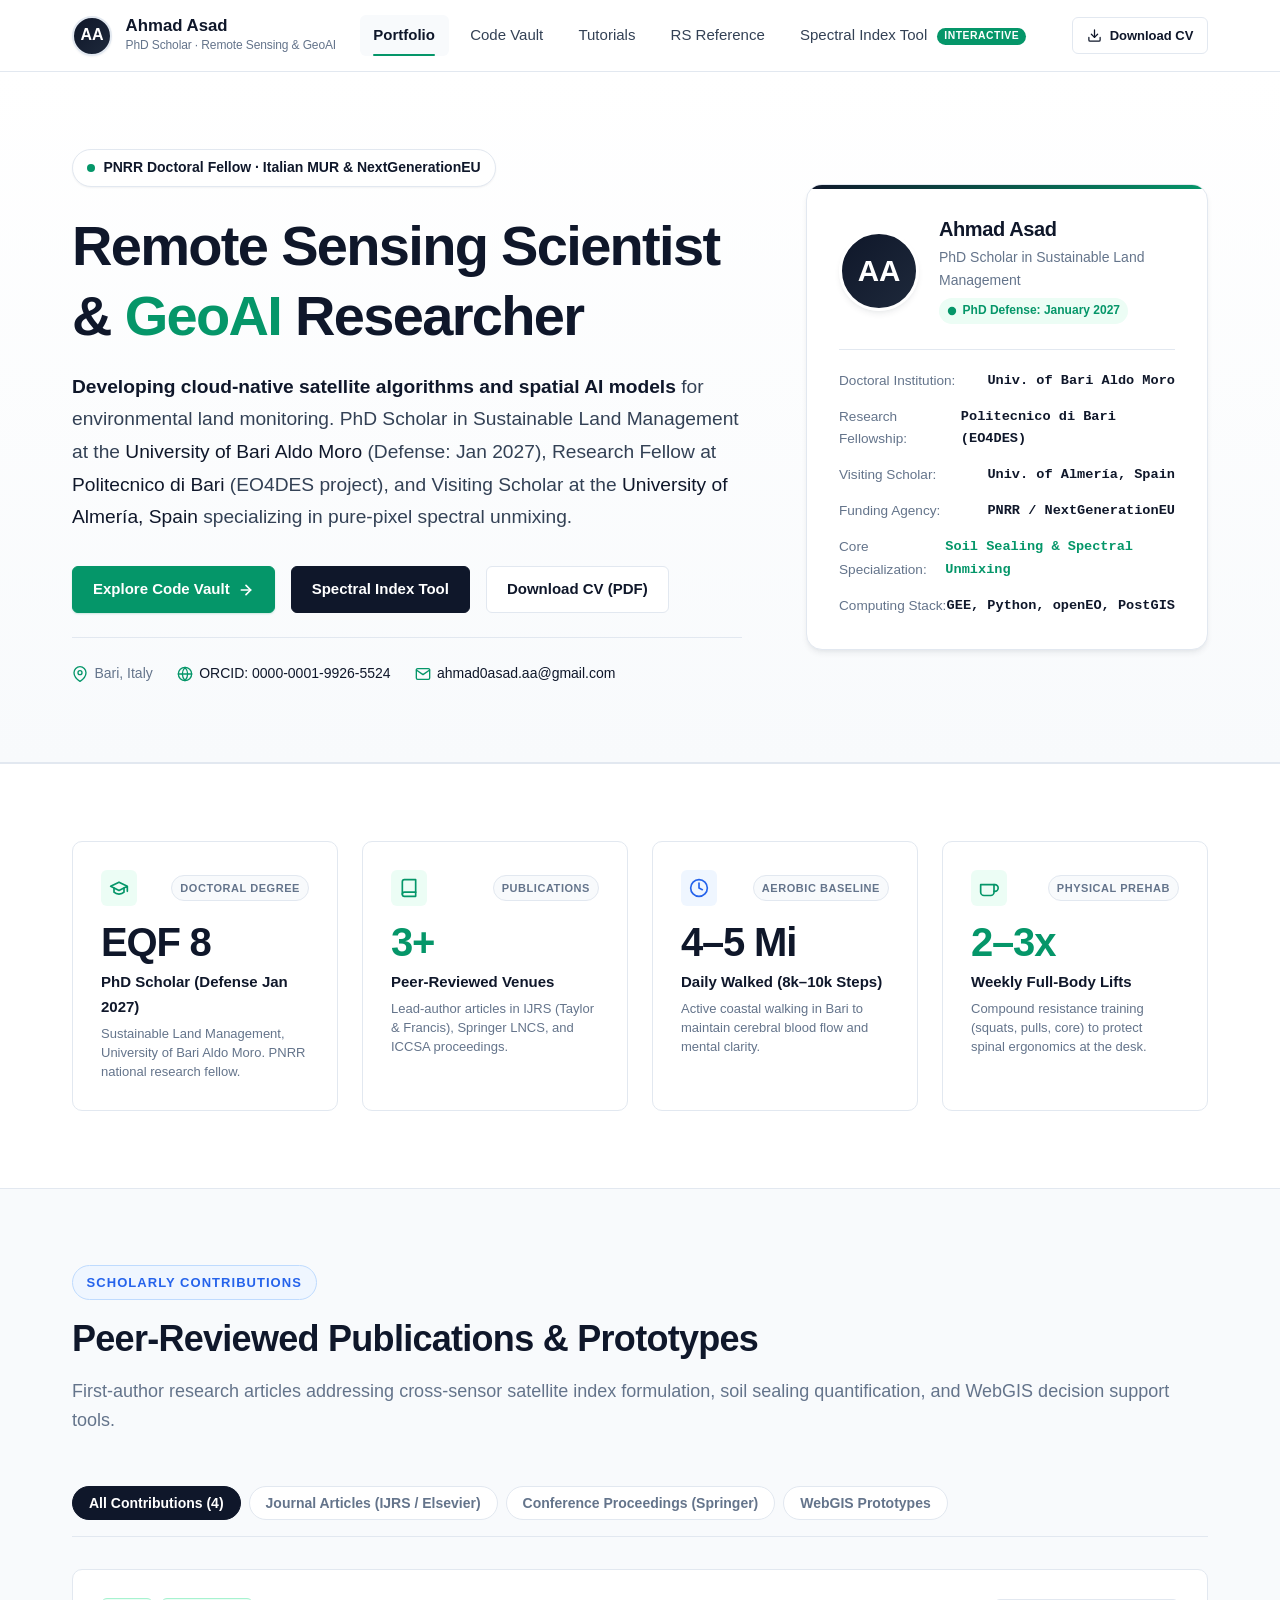
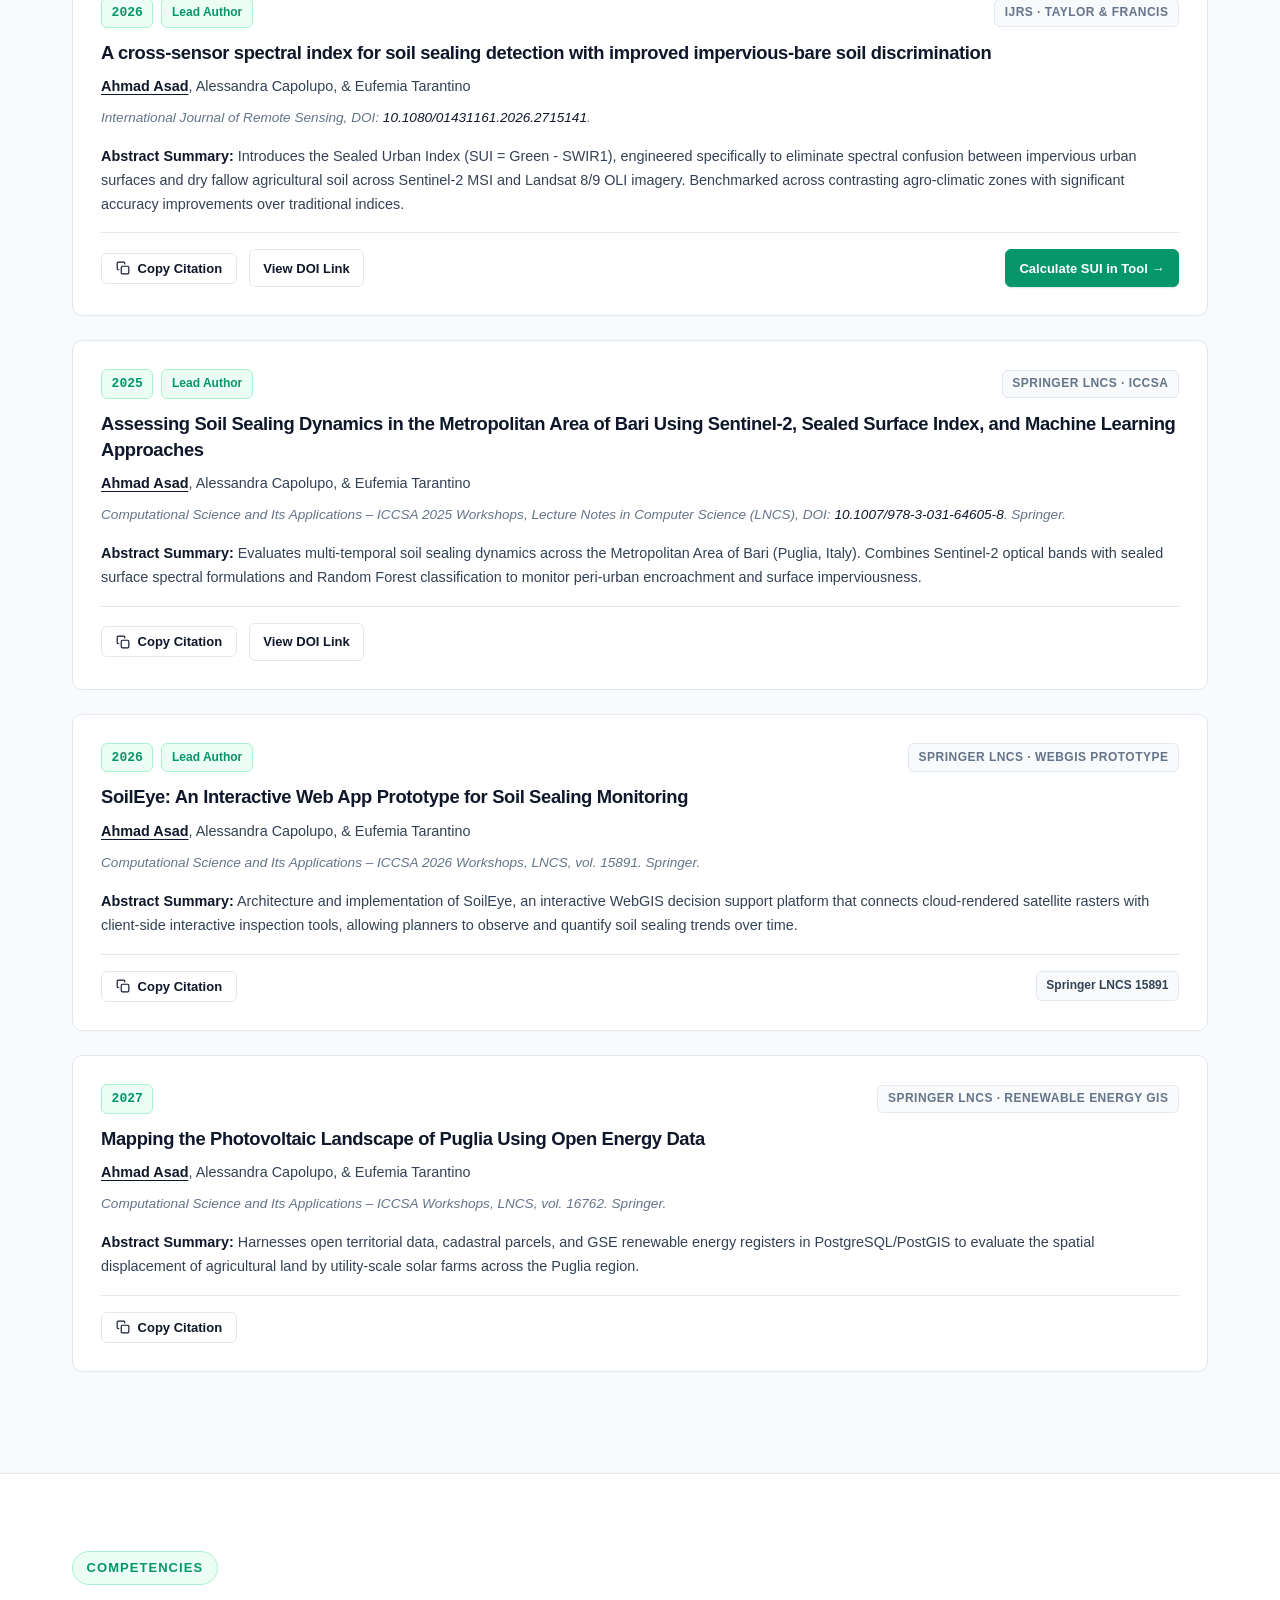
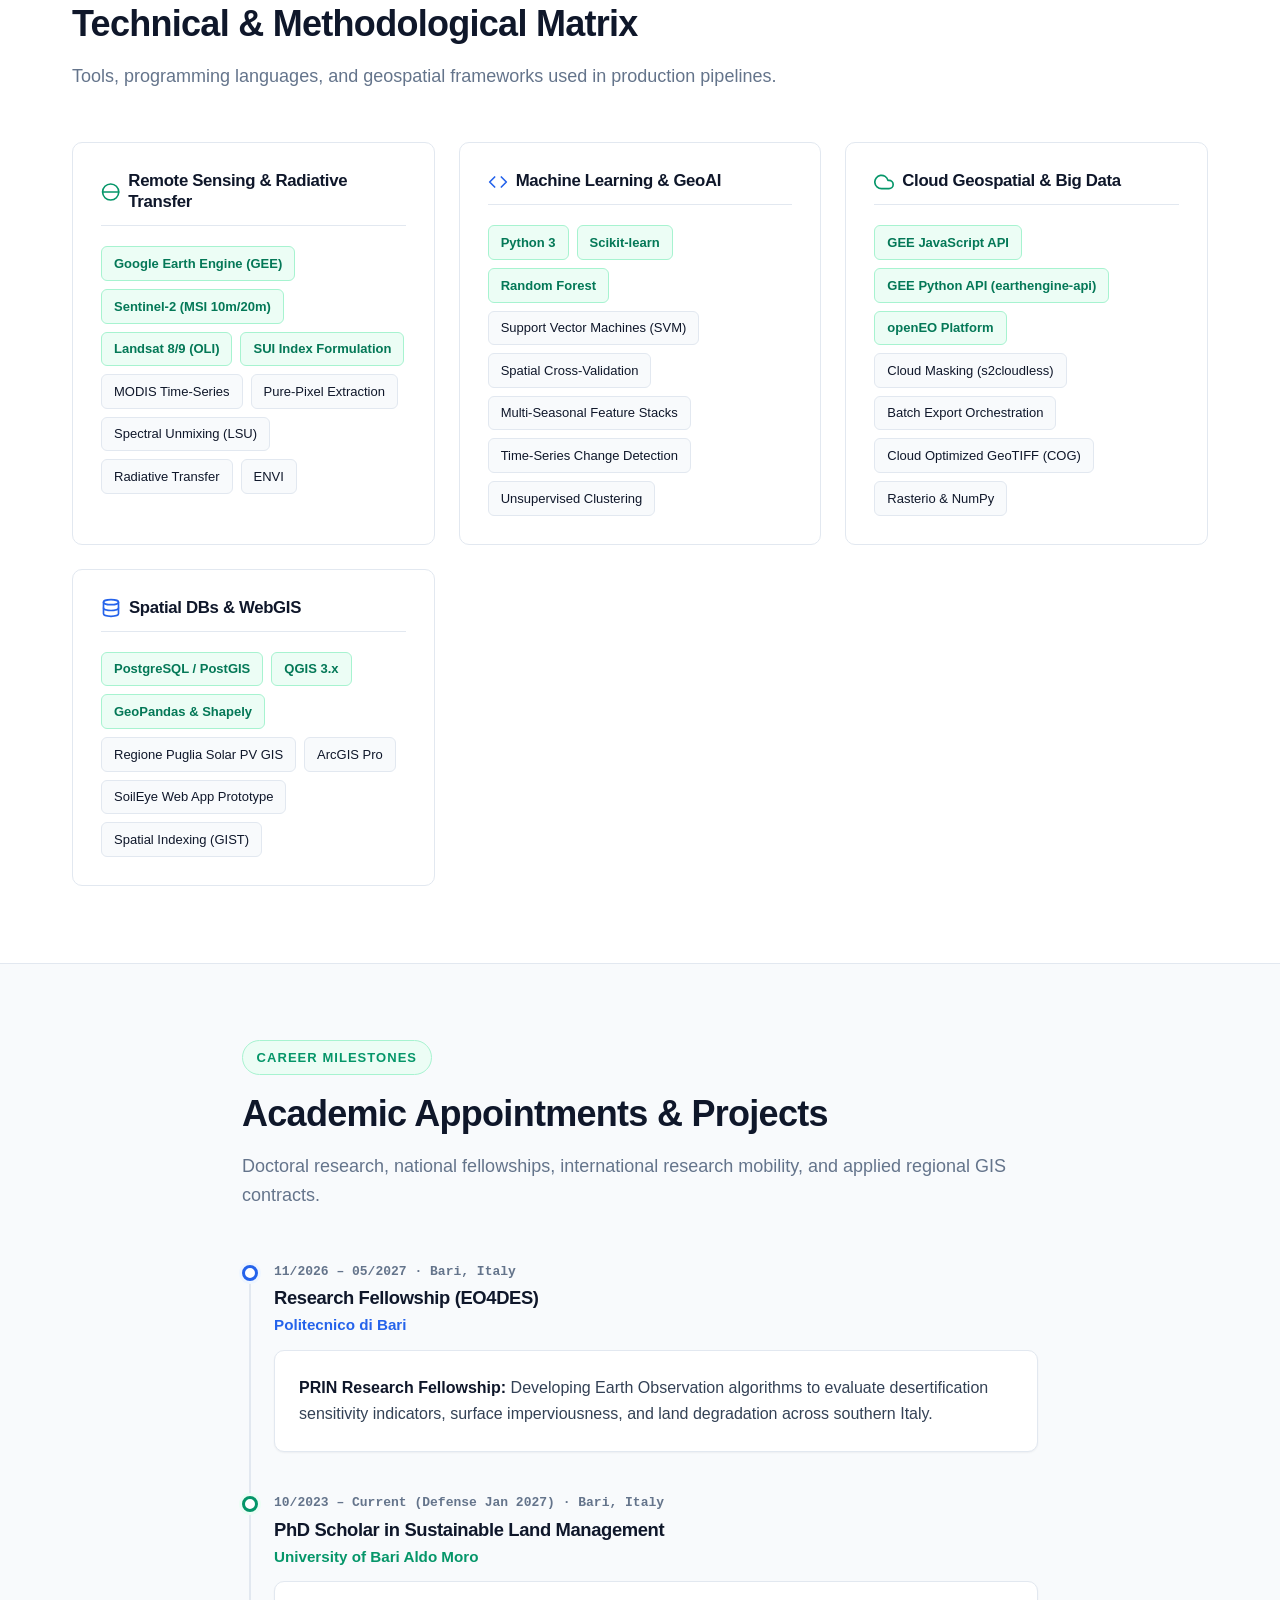
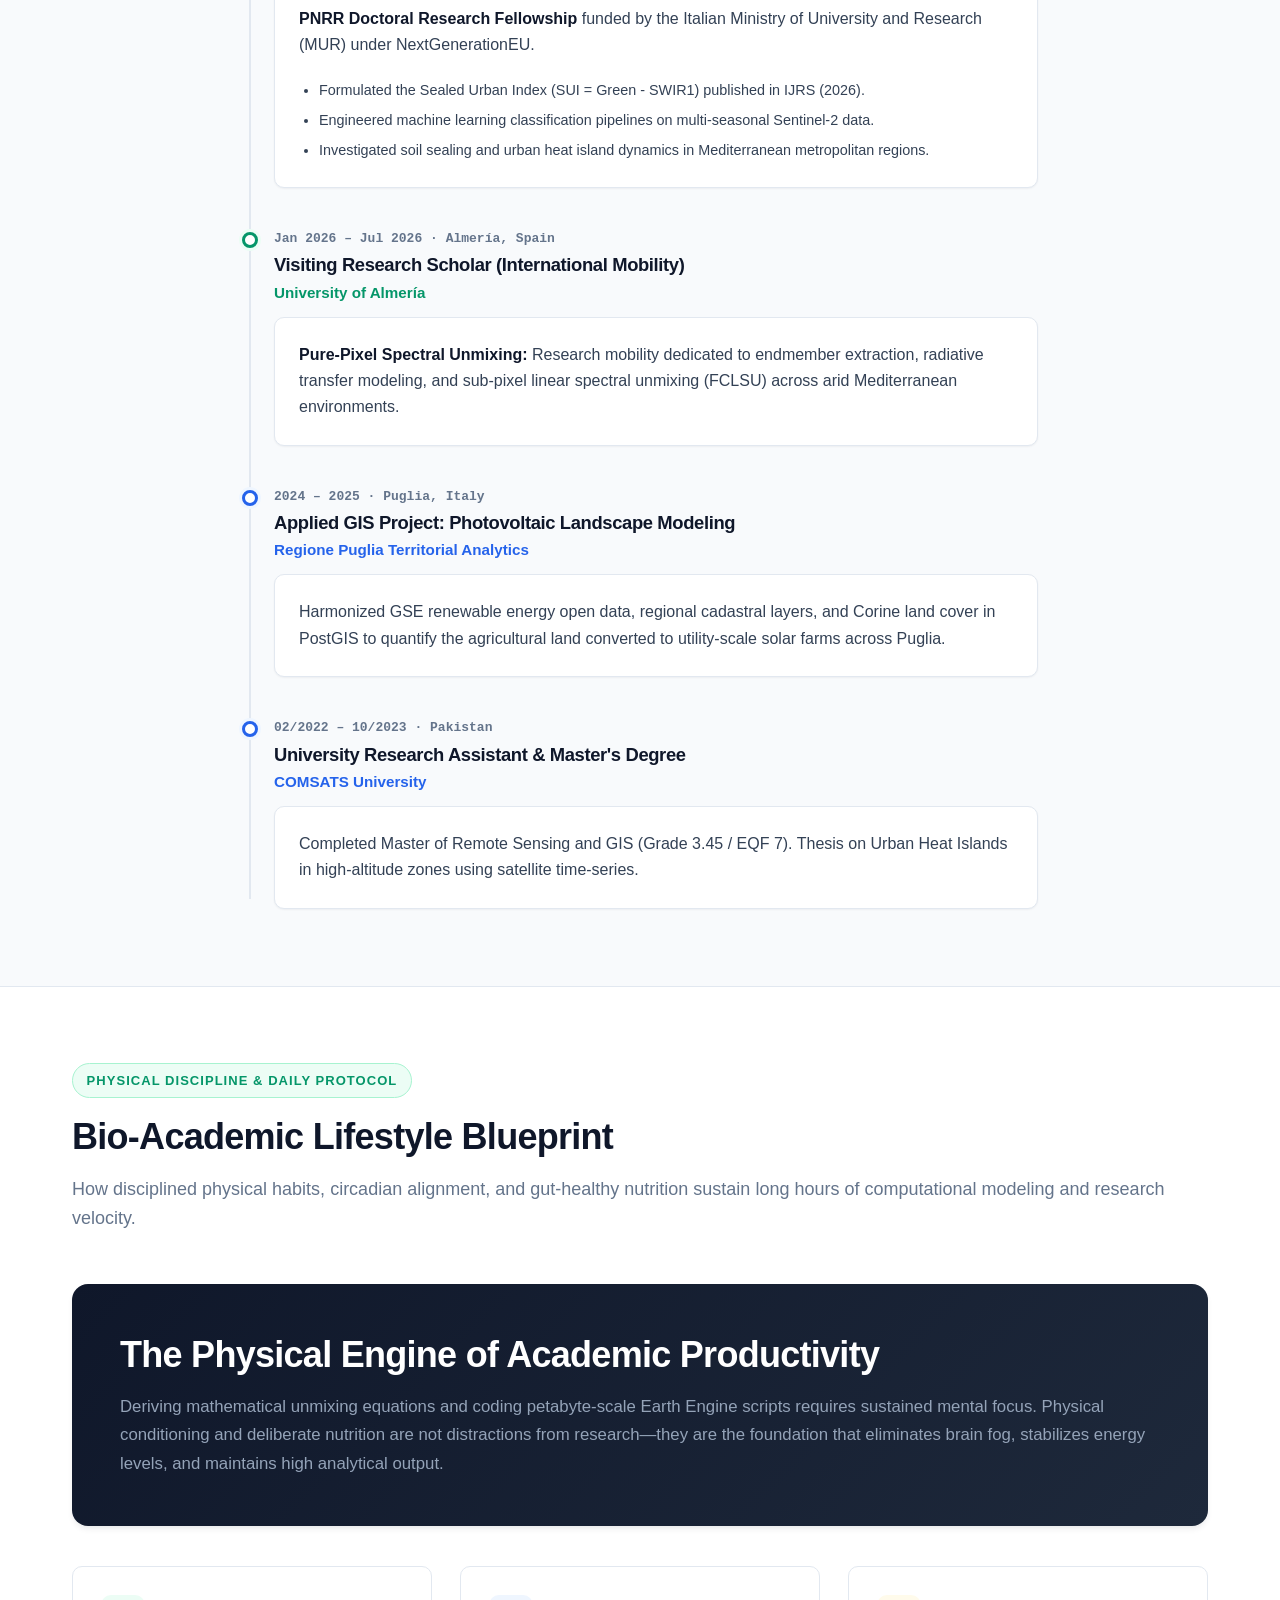
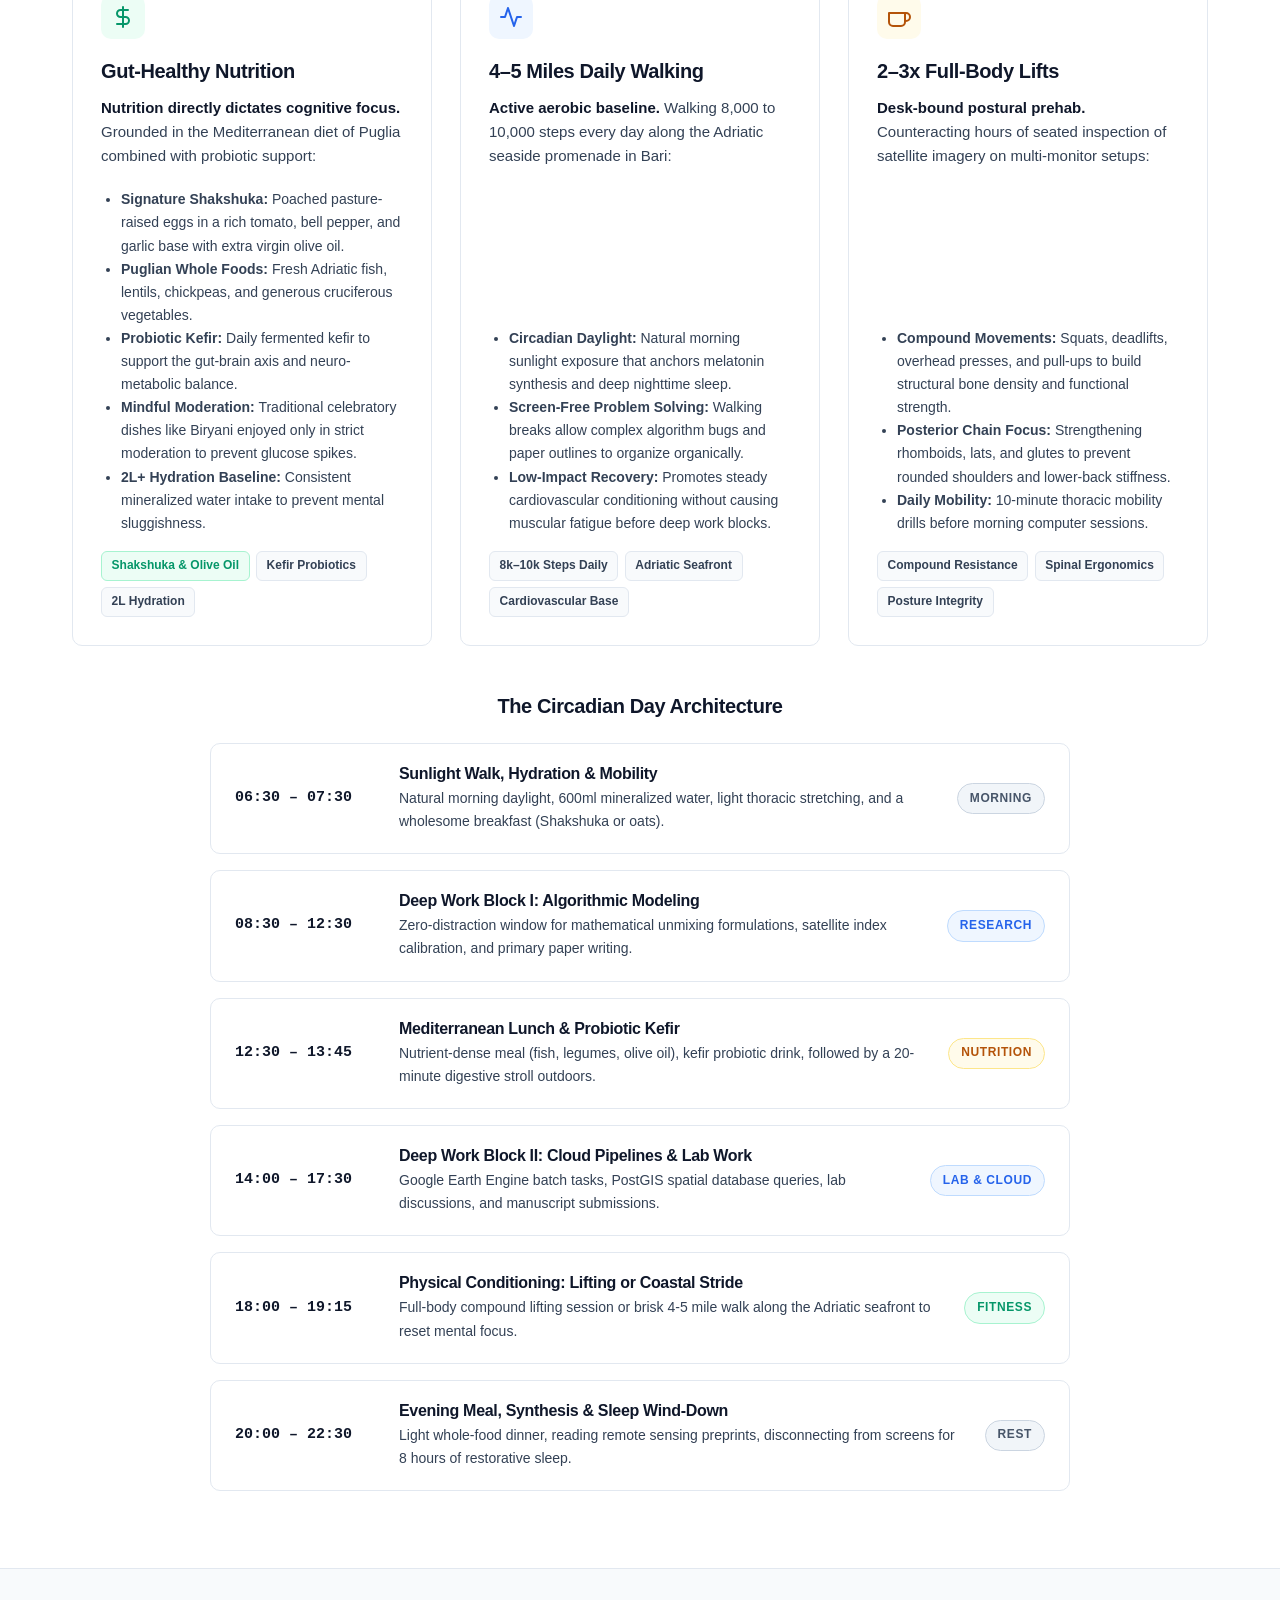
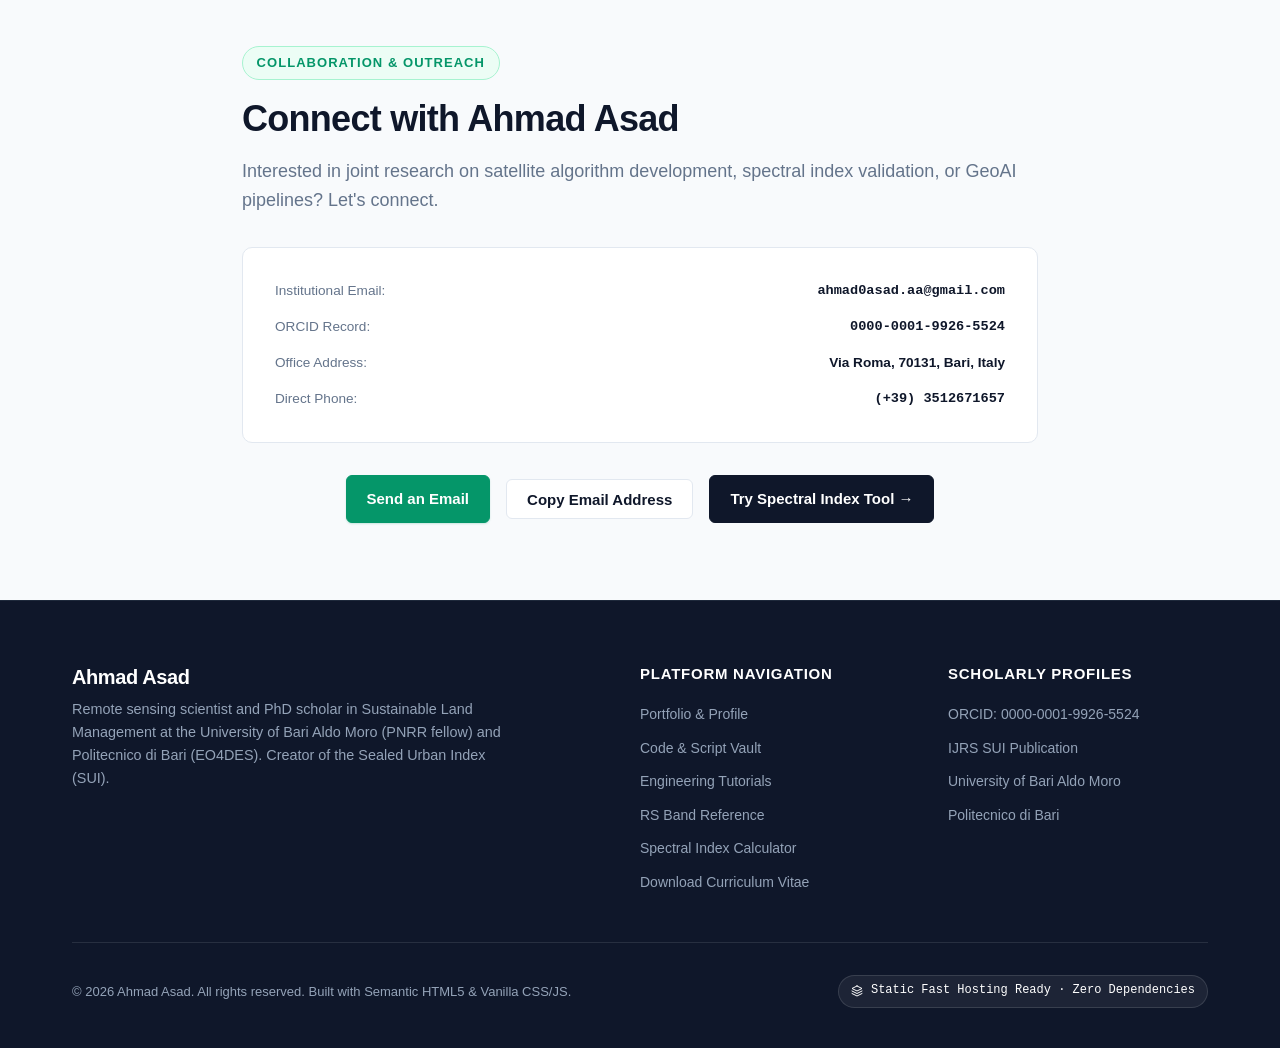
==== commit 5218b41d: "Add files via upload" ====
--- a/index.html
+++ b/index.html
@@ -3,23 +3,22 @@
 <head>
   <meta charset="UTF-8">
   <meta name="viewport" content="width=device-width, initial-scale=1.0">
-  <title>Ahmad Asad | Remote Sensing Scientist &amp; Machine Learning Researcher</title>
-  <meta name="description" content="Academic portfolio and research profile of Ahmad Asad, PhD Scholar in Sustainable Land Management specializing in satellite-based algorithm development, GEE, and applied machine learning.">
-  <meta name="keywords" content="Ahmad Asad, Remote Sensing, Google Earth Engine, Machine Learning, Satellite Imagery, Sentinel-2, Landsat, Soil Sealing, University of Bari, Politecnico di Bari">
+  <title>Ahmad Asad | PhD Scholar · Remote Sensing &amp; GeoAI</title>
+  <meta name="description" content="Academic portfolio of Ahmad Asad, PhD Scholar in Sustainable Land Management specializing in satellite-based algorithm development, Google Earth Engine, and GeoAI.">
+  <meta name="keywords" content="Ahmad Asad, Remote Sensing, GeoAI, SUI, Soil Sealing, Google Earth Engine, Sentinel-2, Landsat, University of Bari, Politecnico di Bari, University of Almeria">
   <meta name="author" content="Ahmad Asad">
   
-  <!-- Open Graph / Meta -->
-  <meta property="og:title" content="Ahmad Asad | Remote Sensing Scientist &amp; Machine Learning Researcher">
-  <meta property="og:description" content="Specializing in satellite-based algorithm development, cloud-native geospatial computing (GEE, Python), and environmental monitoring pipelines.">
+  <!-- Open Graph -->
+  <meta property="og:title" content="Ahmad Asad | PhD Scholar · Remote Sensing &amp; GeoAI">
+  <meta property="og:description" content="Remote Sensing Scientist & GeoAI Researcher. Developer of the Sealed Urban Index (SUI) and SoilEye WebGIS.">
   <meta property="og:type" content="website">
 
-  <!-- Stylesheet -->
   <link rel="stylesheet" href="css/style.css">
 </head>
 <body>
 
   <!-- ========================================================================
-       Sticky Navigation Bar
+       Global Navigation Bar
        ======================================================================== -->
   <header class="site-header">
     <div class="container nav-container">
@@ -27,16 +26,20 @@
         <div class="brand-avatar-mini">AA</div>
         <div class="brand-info">
           <span class="brand-name">Ahmad Asad</span>
-          <span class="brand-title">Remote Sensing &amp; Machine Learning · PhD Scholar</span>
+          <span class="brand-title">PhD Scholar · Remote Sensing &amp; GeoAI</span>
         </div>
       </a>
 
-      <!-- Desktop & Mobile Navigation Links -->
+      <!-- Desktop & Mobile Nav Links -->
       <nav class="main-nav" id="mainNav" aria-label="Main Navigation">
         <div class="nav-links">
-          <a href="index.html" class="nav-link active" aria-current="page">Overview</a>
-          <a href="academic.html" class="nav-link">Academic &amp; Research</a>
-          <a href="lifestyle.html" class="nav-link">Technical Work &amp; Lifestyle</a>
+          <a href="index.html" class="nav-link active" aria-current="page">Portfolio</a>
+          <a href="code.html" class="nav-link">Code Vault</a>
+          <a href="tutorials.html" class="nav-link">Tutorials</a>
+          <a href="reference.html" class="nav-link">RS Reference</a>
+          <a href="spectral-tool.html" class="nav-link">
+            Spectral Index Tool <span class="nav-badge-tool">Interactive</span>
+          </a>
         </div>
         <div class="nav-cta">
           <a href="assets/cv.pdf" class="btn btn-outline btn-sm" download="Ahmad_Asad_CV.pdf">
@@ -70,27 +73,27 @@
           <div class="hero-content">
             <div class="affiliation-badge">
               <span class="badge-dot"></span>
-              <span>PNRR Fellow · University of Bari Aldo Moro &amp; Politecnico di Bari</span>
+              <span>PNRR Doctoral Fellow · Italian MUR &amp; NextGenerationEU</span>
             </div>
 
             <h1 class="hero-title">
-              Remote Sensing Scientist &amp; <span style="color: var(--color-accent);">Machine Learning</span> Specialist
+              Remote Sensing Scientist &amp; <span style="color: var(--color-accent);">GeoAI</span> Researcher
             </h1>
 
             <p class="hero-lead">
-              <span class="lead-in">Engineering scalable satellite algorithms</span> for cloud-native environmental monitoring. Developing multitemporal workflows (Sentinel-2, Landsat), pure-pixel extraction, and machine learning pipelines to quantify land degradation, soil sealing, and renewable energy dynamics across contrasting landscapes.
+              <span class="lead-in">Developing cloud-native satellite algorithms and spatial AI models</span> for environmental land monitoring. PhD Scholar in Sustainable Land Management at the <a href="https://www.uniba.it/it/dottorati/" target="_blank" rel="noopener noreferrer">University of Bari Aldo Moro</a> (Defense: Jan 2027), Research Fellow at <a href="https://www.poliba.it/" target="_blank" rel="noopener noreferrer">Politecnico di Bari</a> (EO4DES project), and Visiting Scholar at the <a href="https://www.ual.es/" target="_blank" rel="noopener noreferrer">University of Almería, Spain</a> specializing in pure-pixel spectral unmixing.
             </p>
 
             <div class="btn-group">
-              <a href="academic.html" class="btn btn-primary">
-                Explore Research &amp; Publications
+              <a href="code.html" class="btn btn-primary">
+                Explore Code Vault
                 <svg width="16" height="16" viewBox="0 0 24 24" fill="none" stroke="currentColor" stroke-width="2.5" stroke-linecap="round" stroke-linejoin="round">
                   <path d="M5 12h14"></path>
                   <path d="M12 5l7 7-7 7"></path>
                 </svg>
               </a>
-              <a href="lifestyle.html" class="btn btn-dark">
-                Technical Work &amp; Lifestyle
+              <a href="spectral-tool.html" class="btn btn-dark">
+                Spectral Index Tool
               </a>
               <a href="assets/cv.pdf" class="btn btn-outline" download="Ahmad_Asad_CV.pdf">
                 Download CV (PDF)
@@ -125,46 +128,46 @@
             </div>
           </div>
 
-          <!-- Hero Profile Card Visual -->
+          <!-- Hero Snapshot Card -->
           <aside class="hero-card-visual" aria-label="Researcher Profile Snapshot">
             <div class="profile-avatar-container">
               <div class="profile-avatar-large">AA</div>
               <div class="profile-details-top">
                 <h3>Ahmad Asad</h3>
-                <p>Doctor of Philosophy Candidate</p>
+                <p>PhD Scholar in Sustainable Land Management</p>
                 <span class="status-indicator">
                   <svg width="10" height="10" viewBox="0 0 24 24" fill="currentColor">
                     <circle cx="12" cy="12" r="10"></circle>
                   </svg>
-                  Active Research &amp; Fellowship
+                  PhD Defense: January 2027
                 </span>
               </div>
             </div>
 
             <div class="hero-card-snippets">
               <div class="snippet-row">
-                <span class="snippet-label">Institution:</span>
+                <span class="snippet-label">Doctoral Institution:</span>
                 <span class="snippet-value">Univ. of Bari Aldo Moro</span>
               </div>
               <div class="snippet-row">
-                <span class="snippet-label">Funding:</span>
+                <span class="snippet-label">Research Fellowship:</span>
+                <span class="snippet-value">Politecnico di Bari (EO4DES)</span>
+              </div>
+              <div class="snippet-row">
+                <span class="snippet-label">Visiting Scholar:</span>
+                <span class="snippet-value">Univ. of Almería, Spain</span>
+              </div>
+              <div class="snippet-row">
+                <span class="snippet-label">Funding Agency:</span>
                 <span class="snippet-value">PNRR / NextGenerationEU</span>
               </div>
               <div class="snippet-row">
-                <span class="snippet-label">Fellowship:</span>
-                <span class="snippet-value">Politecnico di Bari (EO4DES)</span>
+                <span class="snippet-label">Core Specialization:</span>
+                <span class="snippet-value" style="color: var(--color-accent);">Soil Sealing &amp; Spectral Unmixing</span>
               </div>
               <div class="snippet-row">
-                <span class="snippet-label">International Mobility:</span>
-                <span class="snippet-value">Univ. of Almería, Spain</span>
-              </div>
-              <div class="snippet-row">
-                <span class="snippet-label">Core Engine:</span>
-                <span class="snippet-value">Google Earth Engine &amp; Python</span>
-              </div>
-              <div class="snippet-row">
-                <span class="snippet-label">Research Focus:</span>
-                <span class="snippet-value" style="color: var(--color-accent);">Soil Sealing &amp; Satellites</span>
+                <span class="snippet-label">Computing Stack:</span>
+                <span class="snippet-value">GEE, Python, openEO, PostGIS</span>
               </div>
             </div>
           </aside>
@@ -174,7 +177,7 @@
     </section>
 
     <!-- ======================================================================
-         Impact Metrics Section (Stat Cards)
+         Impact Metric Cards (Academic & Discipline)
          ====================================================================== -->
     <section class="section section-alt">
       <div class="container">
@@ -188,11 +191,11 @@
                   <path d="M6 12v5c3 3 9 3 12 0v-5"></path>
                 </svg>
               </div>
-              <span class="stat-badge">Education</span>
+              <span class="stat-badge">Doctoral Degree</span>
             </div>
             <div class="stat-value">EQF 8</div>
-            <div class="stat-label">PhD Candidate</div>
-            <div class="stat-desc">Sustainable Land Management, University of Bari Aldo Moro (PNRR funded).</div>
+            <div class="stat-label">PhD Scholar (Defense Jan 2027)</div>
+            <div class="stat-desc">Sustainable Land Management, University of Bari Aldo Moro. PNRR national research fellow.</div>
           </div>
 
           <div class="stat-card">
@@ -206,8 +209,8 @@
               <span class="stat-badge">Publications</span>
             </div>
             <div class="stat-value accent">3+</div>
-            <div class="stat-label">Peer-Reviewed Works</div>
-            <div class="stat-desc">First-author papers in Elsevier (RSASE) and Springer LNCS workshops.</div>
+            <div class="stat-label">Peer-Reviewed Venues</div>
+            <div class="stat-desc">Lead-author articles in IJRS (Taylor &amp; Francis), Springer LNCS, and ICCSA proceedings.</div>
           </div>
 
           <div class="stat-card">
@@ -215,28 +218,29 @@
               <div class="stat-icon blue">
                 <svg width="20" height="20" viewBox="0 0 24 24" fill="none" stroke="currentColor" stroke-width="2" stroke-linecap="round" stroke-linejoin="round">
                   <circle cx="12" cy="12" r="10"></circle>
-                  <polygon points="10 8 16 12 10 16 10 8"></polygon>
+                  <polyline points="12 6 12 12 16 14"></polyline>
                 </svg>
               </div>
-              <span class="stat-badge">Cloud Geospatial</span>
-            </div>
-            <div class="stat-value">100%</div>
-            <div class="stat-label">Cloud-Native Pipelines</div>
-            <div class="stat-desc">Big data analysis using Google Earth Engine, openEO, PostGIS &amp; GeoPandas.</div>
+              <span class="stat-badge">Aerobic Baseline</span>
+            </div>
+            <div class="stat-value">4–5 Mi</div>
+            <div class="stat-label">Daily Walked (8k–10k Steps)</div>
+            <div class="stat-desc">Active coastal walking in Bari to maintain cerebral blood flow and mental clarity.</div>
           </div>
 
           <div class="stat-card">
             <div class="stat-card-top">
               <div class="stat-icon">
                 <svg width="20" height="20" viewBox="0 0 24 24" fill="none" stroke="currentColor" stroke-width="2" stroke-linecap="round" stroke-linejoin="round">
-                  <path d="M22 12h-4l-3 9L9 3l-3 9H2"></path>
+                  <path d="M18 8h1a4 4 0 0 1 0 8h-1"></path>
+                  <path d="M2 8h16v9a4 4 0 0 1-4 4H6a4 4 0 0 1-4-4V8z"></path>
                 </svg>
               </div>
-              <span class="stat-badge">Work &amp; Fitness</span>
-            </div>
-            <div class="stat-value accent">Balanced</div>
-            <div class="stat-label">Daily Physical Discipline</div>
-            <div class="stat-desc">Aerobic running, strength training, and mindful nutrition supporting sharp cognitive research.</div>
+              <span class="stat-badge">Physical Prehab</span>
+            </div>
+            <div class="stat-value accent">2–3x</div>
+            <div class="stat-label">Weekly Full-Body Lifts</div>
+            <div class="stat-desc">Compound resistance training (squats, pulls, core) to protect spinal ergonomics at the desk.</div>
           </div>
 
         </div>
@@ -244,148 +248,135 @@
     </section>
 
     <!-- ======================================================================
-         Core Scientific Research Pillars
+         Peer-Reviewed Publications & Working Papers
          ====================================================================== -->
-    <section class="section">
-      <div class="container">
-        <div class="section-header text-center">
-          <div class="section-tag">Scientific Core</div>
-          <h2>Specialized Geospatial &amp; AI Research Pillars</h2>
-          <p class="section-subtitle">
-            Bridging theoretical satellite radiative transfer and advanced machine learning models to solve pressing environmental and climate challenges.
-          </p>
-        </div>
-
-        <div class="cards-grid-3">
-          
-          <!-- Pillar 1 -->
-          <div class="card">
-            <div class="card-header-icon">
-              <svg width="24" height="24" viewBox="0 0 24 24" fill="none" stroke="currentColor" stroke-width="2" stroke-linecap="round" stroke-linejoin="round">
-                <circle cx="12" cy="12" r="10"></circle>
-                <path d="M12 2a14.5 14.5 0 0 0 0 20 14.5 14.5 0 0 0 0-20"></path>
-                <path d="M2 12h20"></path>
-              </svg>
-            </div>
-            <h3 class="card-title">Satellite Remote Sensing &amp; Radiative Transfer</h3>
-            <p class="card-text">
-              Multi-sensor optical satellite integration combining <span class="lead-in">Sentinel-2 and Landsat</span>. Formulation of robust spectral indices, pure-pixel extraction techniques, and spectral unmixing models across heterogeneous land-use terrains.
-            </p>
-            <div class="card-tags">
-              <span class="tag">Sentinel-2</span>
-              <span class="tag">Landsat</span>
-              <span class="tag">Spectral Unmixing</span>
-              <span class="tag">Radiative Transfer</span>
-            </div>
-          </div>
-
-          <!-- Pillar 2 -->
-          <div class="card">
-            <div class="card-header-icon">
-              <svg width="24" height="24" viewBox="0 0 24 24" fill="none" stroke="currentColor" stroke-width="2" stroke-linecap="round" stroke-linejoin="round">
-                <polygon points="12 2 2 7 12 12 22 7 12 2"></polygon>
-                <polyline points="2 17 12 22 22 17"></polyline>
-                <polyline points="2 12 12 17 22 12"></polyline>
-              </svg>
-            </div>
-            <h3 class="card-title">Machine Learning &amp; Surface Classification</h3>
-            <p class="card-text">
-              Developing supervised and unsupervised machine learning pipelines for high-accuracy <span class="lead-in">land-use/land-cover (LULC) dynamics</span>, multitemporal change detection, and soil sealing quantification across diverse agro-climatic zones.
-            </p>
-            <div class="card-tags">
-              <span class="tag accent-tag">Random Forest</span>
-              <span class="tag accent-tag">Scikit-Learn</span>
-              <span class="tag">LULC Dynamics</span>
-              <span class="tag">Time-Series</span>
-            </div>
-          </div>
-
-          <!-- Pillar 3 -->
-          <div class="card">
-            <div class="card-header-icon">
-              <svg width="24" height="24" viewBox="0 0 24 24" fill="none" stroke="currentColor" stroke-width="2" stroke-linecap="round" stroke-linejoin="round">
-                <path d="M18 10h-1.26A8 8 0 1 0 9 20h9a5 5 0 0 0 0-10z"></path>
-              </svg>
-            </div>
-            <h3 class="card-title">Cloud Geospatial Computing &amp; Big Data</h3>
-            <p class="card-text">
-              Architecting automated batch processing workflows with <span class="lead-in">Google Earth Engine (GEE API)</span> and <span class="lead-in">openEO</span>. Scalable analysis on petabyte-scale satellite archives, paired with PostGIS and Python geospatial libraries.
-            </p>
-            <div class="card-tags">
-              <span class="tag">Google Earth Engine</span>
-              <span class="tag">openEO</span>
-              <span class="tag">Python</span>
-              <span class="tag">PostGIS / SQL</span>
-            </div>
-          </div>
-
-        </div>
-
-        <div style="text-align: center; margin-top: 2.5rem;">
-          <a href="academic.html" class="btn btn-outline">
-            View All Research Domains &amp; Skills Matrix &rarr;
-          </a>
-        </div>
-      </div>
-    </section>
-
-    <!-- ======================================================================
-         Featured Publications Teaser
-         ====================================================================== -->
-    <section class="section section-alt">
+    <section class="section" id="publications">
       <div class="container">
         <div class="section-header">
-          <div class="section-tag blue-tag">Scholarly Output</div>
-          <h2>Featured Peer-Reviewed Publications</h2>
+          <div class="section-tag blue-tag">Scholarly Contributions</div>
+          <h2>Peer-Reviewed Publications &amp; Prototypes</h2>
           <p class="section-subtitle">
-            Contributions to international journals and computational science proceedings.
-          </p>
-        </div>
-
-        <!-- Publication Item 1 -->
-        <article class="publication-card">
+            First-author research articles addressing cross-sensor satellite index formulation, soil sealing quantification, and WebGIS decision support tools.
+          </p>
+        </div>
+
+        <!-- Filter Bar -->
+        <div class="filter-bar" role="toolbar" aria-label="Publication Categories">
+          <button class="filter-btn pub-filter-btn active" data-filter="all">All Contributions (4)</button>
+          <button class="filter-btn pub-filter-btn" data-filter="journal">Journal Articles (IJRS / Elsevier)</button>
+          <button class="filter-btn pub-filter-btn" data-filter="conference">Conference Proceedings (Springer)</button>
+          <button class="filter-btn pub-filter-btn" data-filter="prototype">WebGIS Prototypes</button>
+        </div>
+
+        <!-- Publication 1: IJRS 2026 -->
+        <article class="publication-card" data-category="journal">
           <div class="pub-meta-top">
-            <span class="pub-year">2026</span>
-            <span class="pub-venue-badge">Elsevier · Journal</span>
-          </div>
+            <div style="display: flex; gap: 0.5rem; align-items: center;">
+              <span class="pub-year">2026</span>
+              <span class="tag accent-tag">Lead Author</span>
+            </div>
+            <span class="pub-venue-badge">IJRS · Taylor &amp; Francis</span>
+          </div>
+
           <h3 class="pub-title">
-            A multitemporal Sentinel-2 framework leveraging machine learning for urban sealing detection across climatic regions
+            A cross-sensor spectral index for soil sealing detection with improved impervious-bare soil discrimination
           </h3>
+
           <p class="pub-authors">
             <strong>Ahmad Asad</strong>, Alessandra Capolupo, &amp; Eufemia Tarantino
           </p>
+
           <p class="pub-citation">
-            Remote Sensing Applications: Society and Environment, Volume 43, 102231.
-          </p>
+            <em>International Journal of Remote Sensing</em>, DOI: <a href="https://doi.org/10.1080/01431161.2026.2715141" target="_blank" rel="noopener noreferrer">10.1080/01431161.2026.2715141</a>.
+          </p>
+
+          <p style="font-size: 0.9rem; color: var(--color-primary-muted); margin-bottom: 1rem;">
+            <span class="lead-in">Abstract Summary:</span> Introduces the Sealed Urban Index (SUI = Green - SWIR1), engineered specifically to eliminate spectral confusion between impervious urban surfaces and dry fallow agricultural soil across Sentinel-2 MSI and Landsat 8/9 OLI imagery. Benchmarked across contrasting agro-climatic zones with significant accuracy improvements over traditional indices.
+          </p>
+
           <div class="pub-actions">
-            <button class="btn btn-outline btn-sm" data-copy-citation="Asad, A., Capolupo, A., & Tarantino, E. (2026). A multitemporal Sentinel-2 framework leveraging machine learning for urban sealing detection across climatic regions. Remote Sensing Applications: Society and Environment, 43, 102231.">
+            <button class="btn btn-outline btn-sm" data-copy-citation="Asad, A., Capolupo, A., & Tarantino, E. (2026). A cross-sensor spectral index for soil sealing detection with improved impervious-bare soil discrimination. International Journal of Remote Sensing, DOI: 10.1080/01431161.2026.2715141.">
               <svg width="14" height="14" viewBox="0 0 24 24" fill="none" stroke="currentColor" stroke-width="2" stroke-linecap="round" stroke-linejoin="round">
                 <rect x="9" y="9" width="13" height="13" rx="2" ry="2"></rect>
                 <path d="M5 15H4a2 2 0 0 1-2-2V4a2 2 0 0 1 2-2h9a2 2 0 0 1 2 2v1"></path>
               </svg>
               Copy Citation
             </button>
-            <a href="https://orcid.org/0000-0001-9926-5524" target="_blank" rel="noopener noreferrer" class="btn btn-outline btn-sm">
-              View on ORCID
+            <a href="https://doi.org/10.1080/01431161.2026.2715141" target="_blank" rel="noopener noreferrer" class="btn btn-outline btn-sm">
+              View DOI Link
             </a>
+            <a href="spectral-tool.html" class="btn btn-primary btn-sm" style="margin-left: auto;">
+              Calculate SUI in Tool &rarr;
+            </a>
           </div>
         </article>
 
-        <!-- Publication Item 2 -->
-        <article class="publication-card">
+        <!-- Publication 2: Springer LNCS 2025 -->
+        <article class="publication-card" data-category="conference">
           <div class="pub-meta-top">
-            <span class="pub-year">2026</span>
+            <div style="display: flex; gap: 0.5rem; align-items: center;">
+              <span class="pub-year">2025</span>
+              <span class="tag accent-tag">Lead Author</span>
+            </div>
             <span class="pub-venue-badge">Springer LNCS · ICCSA</span>
           </div>
+
+          <h3 class="pub-title">
+            Assessing Soil Sealing Dynamics in the Metropolitan Area of Bari Using Sentinel-2, Sealed Surface Index, and Machine Learning Approaches
+          </h3>
+
+          <p class="pub-authors">
+            <strong>Ahmad Asad</strong>, Alessandra Capolupo, &amp; Eufemia Tarantino
+          </p>
+
+          <p class="pub-citation">
+            <em>Computational Science and Its Applications – ICCSA 2025 Workshops</em>, Lecture Notes in Computer Science (LNCS), DOI: <a href="https://doi.org/10.1007/978-3-031-64605-8" target="_blank" rel="noopener noreferrer">10.1007/978-3-031-64605-8</a>. Springer.
+          </p>
+
+          <p style="font-size: 0.9rem; color: var(--color-primary-muted); margin-bottom: 1rem;">
+            <span class="lead-in">Abstract Summary:</span> Evaluates multi-temporal soil sealing dynamics across the Metropolitan Area of Bari (Puglia, Italy). Combines Sentinel-2 optical bands with sealed surface spectral formulations and Random Forest classification to monitor peri-urban encroachment and surface imperviousness.
+          </p>
+
+          <div class="pub-actions">
+            <button class="btn btn-outline btn-sm" data-copy-citation="Asad, A., Capolupo, A., & Tarantino, E. (2025). Assessing Soil Sealing Dynamics in the Metropolitan Area of Bari Using Sentinel-2, Sealed Surface Index, and Machine Learning Approaches. Computational Science and Its Applications – ICCSA 2025 Workshops, Lecture Notes in Computer Science, DOI: 10.1007/978-3-031-64605-8. Springer.">
+              <svg width="14" height="14" viewBox="0 0 24 24" fill="none" stroke="currentColor" stroke-width="2" stroke-linecap="round" stroke-linejoin="round">
+                <rect x="9" y="9" width="13" height="13" rx="2" ry="2"></rect>
+                <path d="M5 15H4a2 2 0 0 1-2-2V4a2 2 0 0 1 2-2h9a2 2 0 0 1 2 2v1"></path>
+              </svg>
+              Copy Citation
+            </button>
+            <a href="https://doi.org/10.1007/978-3-031-64605-8" target="_blank" rel="noopener noreferrer" class="btn btn-outline btn-sm">
+              View DOI Link
+            </a>
+          </div>
+        </article>
+
+        <!-- Publication 3: SoilEye WebGIS Prototype 2026 -->
+        <article class="publication-card" data-category="prototype conference">
+          <div class="pub-meta-top">
+            <div style="display: flex; gap: 0.5rem; align-items: center;">
+              <span class="pub-year">2026</span>
+              <span class="tag accent-tag">Lead Author</span>
+            </div>
+            <span class="pub-venue-badge">Springer LNCS · WebGIS Prototype</span>
+          </div>
+
           <h3 class="pub-title">
             SoilEye: An Interactive Web App Prototype for Soil Sealing Monitoring
           </h3>
+
           <p class="pub-authors">
             <strong>Ahmad Asad</strong>, Alessandra Capolupo, &amp; Eufemia Tarantino
           </p>
+
           <p class="pub-citation">
-            Computational Science and Its Applications – ICCSA 2026 Workshops, LNCS, vol. 15891. Springer.
-          </p>
+            <em>Computational Science and Its Applications – ICCSA 2026 Workshops</em>, LNCS, vol. 15891. Springer.
+          </p>
+
+          <p style="font-size: 0.9rem; color: var(--color-primary-muted); margin-bottom: 1rem;">
+            <span class="lead-in">Abstract Summary:</span> Architecture and implementation of SoilEye, an interactive WebGIS decision support platform that connects cloud-rendered satellite rasters with client-side interactive inspection tools, allowing planners to observe and quantify soil sealing trends over time.
+          </p>
+
           <div class="pub-actions">
             <button class="btn btn-outline btn-sm" data-copy-citation="Asad, A., Capolupo, A., & Tarantino, E. (2026). SoilEye: An Interactive Web App Prototype for Soil Sealing Monitoring. Computational Science and Its Applications – ICCSA 2026 Workshops, LNCS, vol. 15891. Springer.">
               <svg width="14" height="14" viewBox="0 0 24 24" fill="none" stroke="currentColor" stroke-width="2" stroke-linecap="round" stroke-linejoin="round">
@@ -394,76 +385,417 @@
               </svg>
               Copy Citation
             </button>
-            <a href="academic.html#publications" class="btn btn-outline btn-sm">
-              Publication Details
-            </a>
+            <span class="tag" style="margin-left: auto;">Springer LNCS 15891</span>
           </div>
         </article>
 
-        <div style="text-align: center; margin-top: 2rem;">
-          <a href="academic.html#publications" class="btn btn-dark">
-            Browse All Publications &amp; Research Citations &rarr;
-          </a>
-        </div>
+        <!-- Publication 4: Solar PV Puglia 2027 -->
+        <article class="publication-card" data-category="conference">
+          <div class="pub-meta-top">
+            <span class="pub-year">2027</span>
+            <span class="pub-venue-badge">Springer LNCS · Renewable Energy GIS</span>
+          </div>
+
+          <h3 class="pub-title">
+            Mapping the Photovoltaic Landscape of Puglia Using Open Energy Data
+          </h3>
+
+          <p class="pub-authors">
+            <strong>Ahmad Asad</strong>, Alessandra Capolupo, &amp; Eufemia Tarantino
+          </p>
+
+          <p class="pub-citation">
+            <em>Computational Science and Its Applications – ICCSA Workshops</em>, LNCS, vol. 16762. Springer.
+          </p>
+
+          <p style="font-size: 0.9rem; color: var(--color-primary-muted); margin-bottom: 1rem;">
+            <span class="lead-in">Abstract Summary:</span> Harnesses open territorial data, cadastral parcels, and GSE renewable energy registers in PostgreSQL/PostGIS to evaluate the spatial displacement of agricultural land by utility-scale solar farms across the Puglia region.
+          </p>
+
+          <div class="pub-actions">
+            <button class="btn btn-outline btn-sm" data-copy-citation="Asad, A., Capolupo, A., & Tarantino, E. (2027). Mapping the Photovoltaic Landscape of Puglia Using Open Energy Data. Computational Science and Its Applications – ICCSA Workshops, LNCS, volume 16762. Springer.">
+              <svg width="14" height="14" viewBox="0 0 24 24" fill="none" stroke="currentColor" stroke-width="2" stroke-linecap="round" stroke-linejoin="round">
+                <rect x="9" y="9" width="13" height="13" rx="2" ry="2"></rect>
+                <path d="M5 15H4a2 2 0 0 1-2-2V4a2 2 0 0 1 2-2h9a2 2 0 0 1 2 2v1"></path>
+              </svg>
+              Copy Citation
+            </button>
+          </div>
+        </article>
+
       </div>
     </section>
 
     <!-- ======================================================================
-         Technical Work & Lifestyle Teaser
+         Technical Skills Matrix
+         ====================================================================== -->
+    <section class="section section-alt">
+      <div class="container">
+        <div class="section-header">
+          <div class="section-tag">Competencies</div>
+          <h2>Technical &amp; Methodological Matrix</h2>
+          <p class="section-subtitle">
+            Tools, programming languages, and geospatial frameworks used in production pipelines.
+          </p>
+        </div>
+
+        <div class="skills-matrix">
+          
+          <div class="skill-category-card">
+            <h3 class="skill-category-title">
+              <svg width="20" height="20" viewBox="0 0 24 24" fill="none" stroke="currentColor" stroke-width="2" stroke-linecap="round" stroke-linejoin="round" style="color: var(--color-accent);">
+                <circle cx="12" cy="12" r="10"></circle>
+                <path d="M2 12h20"></path>
+              </svg>
+              Remote Sensing &amp; Radiative Transfer
+            </h3>
+            <div class="skill-pills">
+              <span class="skill-pill featured">Google Earth Engine (GEE)</span>
+              <span class="skill-pill featured">Sentinel-2 (MSI 10m/20m)</span>
+              <span class="skill-pill featured">Landsat 8/9 (OLI)</span>
+              <span class="skill-pill featured">SUI Index Formulation</span>
+              <span class="skill-pill">MODIS Time-Series</span>
+              <span class="skill-pill">Pure-Pixel Extraction</span>
+              <span class="skill-pill">Spectral Unmixing (LSU)</span>
+              <span class="skill-pill">Radiative Transfer</span>
+              <span class="skill-pill">ENVI</span>
+            </div>
+          </div>
+
+          <div class="skill-category-card">
+            <h3 class="skill-category-title">
+              <svg width="20" height="20" viewBox="0 0 24 24" fill="none" stroke="currentColor" stroke-width="2" stroke-linecap="round" stroke-linejoin="round" style="color: var(--color-blue);">
+                <polyline points="16 18 22 12 16 6"></polyline>
+                <polyline points="8 6 2 12 8 18"></polyline>
+              </svg>
+              Machine Learning &amp; GeoAI
+            </h3>
+            <div class="skill-pills">
+              <span class="skill-pill featured">Python 3</span>
+              <span class="skill-pill featured">Scikit-learn</span>
+              <span class="skill-pill featured">Random Forest</span>
+              <span class="skill-pill">Support Vector Machines (SVM)</span>
+              <span class="skill-pill">Spatial Cross-Validation</span>
+              <span class="skill-pill">Multi-Seasonal Feature Stacks</span>
+              <span class="skill-pill">Time-Series Change Detection</span>
+              <span class="skill-pill">Unsupervised Clustering</span>
+            </div>
+          </div>
+
+          <div class="skill-category-card">
+            <h3 class="skill-category-title">
+              <svg width="20" height="20" viewBox="0 0 24 24" fill="none" stroke="currentColor" stroke-width="2" stroke-linecap="round" stroke-linejoin="round" style="color: var(--color-accent);">
+                <path d="M18 10h-1.26A8 8 0 1 0 9 20h9a5 5 0 0 0 0-10z"></path>
+              </svg>
+              Cloud Geospatial &amp; Big Data
+            </h3>
+            <div class="skill-pills">
+              <span class="skill-pill featured">GEE JavaScript API</span>
+              <span class="skill-pill featured">GEE Python API (earthengine-api)</span>
+              <span class="skill-pill featured">openEO Platform</span>
+              <span class="skill-pill">Cloud Masking (s2cloudless)</span>
+              <span class="skill-pill">Batch Export Orchestration</span>
+              <span class="skill-pill">Cloud Optimized GeoTIFF (COG)</span>
+              <span class="skill-pill">Rasterio &amp; NumPy</span>
+            </div>
+          </div>
+
+          <div class="skill-category-card">
+            <h3 class="skill-category-title">
+              <svg width="20" height="20" viewBox="0 0 24 24" fill="none" stroke="currentColor" stroke-width="2" stroke-linecap="round" stroke-linejoin="round" style="color: var(--color-blue);">
+                <ellipse cx="12" cy="5" rx="9" ry="3"></ellipse>
+                <path d="M21 12c0 1.66-4 3-9 3s-9-1.34-9-3"></path>
+                <path d="M3 5v14c0 1.66 4 3 9 3s9-1.34 9-3V5"></path>
+              </svg>
+              Spatial DBs &amp; WebGIS
+            </h3>
+            <div class="skill-pills">
+              <span class="skill-pill featured">PostgreSQL / PostGIS</span>
+              <span class="skill-pill featured">QGIS 3.x</span>
+              <span class="skill-pill featured">GeoPandas &amp; Shapely</span>
+              <span class="skill-pill">Regione Puglia Solar PV GIS</span>
+              <span class="skill-pill">ArcGIS Pro</span>
+              <span class="skill-pill">SoilEye Web App Prototype</span>
+              <span class="skill-pill">Spatial Indexing (GIST)</span>
+            </div>
+          </div>
+
+        </div>
+      </div>
+    </section>
+
+    <!-- ======================================================================
+         Academic & Research Timeline
          ====================================================================== -->
     <section class="section">
-      <div class="container">
-        <div class="lifestyle-hero-box">
-          <div class="section-tag" style="background: rgba(5, 150, 105, 0.2); color: #34d399; border-color: rgba(5, 150, 105, 0.4);">
-            Systems Engineering &amp; Personal Habits
-          </div>
-          <h2>Technical Blueprint &amp; Lifestyle Discipline</h2>
-          <p style="margin-bottom: 2rem; max-width: 780px;">
-            Explore the detailed technical breakdown of my research—including multitemporal Sentinel-2 algorithms, spectral unmixing, and Earth Engine automation pipelines—alongside my personal fitness routine and nutrition habits that keep my mind clear and energized.
-          </p>
-          <div class="btn-group">
-            <a href="lifestyle.html#technical-blueprint" class="btn btn-primary">
-              View Technical Blueprint
-              <svg width="16" height="16" viewBox="0 0 24 24" fill="none" stroke="currentColor" stroke-width="2.5" stroke-linecap="round" stroke-linejoin="round">
-                <path d="M5 12h14"></path>
-                <path d="M12 5l7 7-7 7"></path>
-              </svg>
-            </a>
-            <a href="lifestyle.html#personal-lifestyle" class="btn btn-outline" style="color: #ffffff; border-color: rgba(255, 255, 255, 0.3);">
-              Personal Fitness &amp; Nutrition
-            </a>
-          </div>
+      <div class="container container-narrow">
+        <div class="section-header">
+          <div class="section-tag">Career Milestones</div>
+          <h2>Academic Appointments &amp; Projects</h2>
+          <p class="section-subtitle">
+            Doctoral research, national fellowships, international research mobility, and applied regional GIS contracts.
+          </p>
+        </div>
+
+        <div class="timeline">
+          
+          <div class="timeline-item">
+            <div class="timeline-marker blue"></div>
+            <div class="timeline-date">11/2026 – 05/2027 · Bari, Italy</div>
+            <h3 class="timeline-title">Research Fellowship (EO4DES)</h3>
+            <div class="timeline-org blue">Politecnico di Bari</div>
+            <div class="timeline-content">
+              <p>
+                <span class="lead-in">PRIN Research Fellowship:</span> Developing Earth Observation algorithms to evaluate desertification sensitivity indicators, surface imperviousness, and land degradation across southern Italy.
+              </p>
+            </div>
+          </div>
+
+          <div class="timeline-item">
+            <div class="timeline-marker"></div>
+            <div class="timeline-date">10/2023 – Current (Defense Jan 2027) · Bari, Italy</div>
+            <h3 class="timeline-title">PhD Scholar in Sustainable Land Management</h3>
+            <div class="timeline-org">University of Bari Aldo Moro</div>
+            <div class="timeline-content">
+              <p>
+                <span class="lead-in">PNRR Doctoral Research Fellowship</span> funded by the Italian Ministry of University and Research (MUR) under NextGenerationEU.
+              </p>
+              <ul>
+                <li>Formulated the Sealed Urban Index (SUI = Green - SWIR1) published in IJRS (2026).</li>
+                <li>Engineered machine learning classification pipelines on multi-seasonal Sentinel-2 data.</li>
+                <li>Investigated soil sealing and urban heat island dynamics in Mediterranean metropolitan regions.</li>
+              </ul>
+            </div>
+          </div>
+
+          <div class="timeline-item">
+            <div class="timeline-marker"></div>
+            <div class="timeline-date">Jan 2026 – Jul 2026 · Almería, Spain</div>
+            <h3 class="timeline-title">Visiting Research Scholar (International Mobility)</h3>
+            <div class="timeline-org">University of Almería</div>
+            <div class="timeline-content">
+              <p>
+                <span class="lead-in">Pure-Pixel Spectral Unmixing:</span> Research mobility dedicated to endmember extraction, radiative transfer modeling, and sub-pixel linear spectral unmixing (FCLSU) across arid Mediterranean environments.
+              </p>
+            </div>
+          </div>
+
+          <div class="timeline-item">
+            <div class="timeline-marker blue"></div>
+            <div class="timeline-date">2024 – 2025 · Puglia, Italy</div>
+            <h3 class="timeline-title">Applied GIS Project: Photovoltaic Landscape Modeling</h3>
+            <div class="timeline-org blue">Regione Puglia Territorial Analytics</div>
+            <div class="timeline-content">
+              <p>
+                Harmonized GSE renewable energy open data, regional cadastral layers, and Corine land cover in PostGIS to quantify the agricultural land converted to utility-scale solar farms across Puglia.
+              </p>
+            </div>
+          </div>
+
+          <div class="timeline-item">
+            <div class="timeline-marker blue"></div>
+            <div class="timeline-date">02/2022 – 10/2023 · Pakistan</div>
+            <h3 class="timeline-title">University Research Assistant &amp; Master's Degree</h3>
+            <div class="timeline-org blue">COMSATS University</div>
+            <div class="timeline-content">
+              <p>
+                Completed Master of Remote Sensing and GIS (Grade 3.45 / EQF 7). Thesis on Urban Heat Islands in high-altitude zones using satellite time-series.
+              </p>
+            </div>
+          </div>
+
         </div>
       </div>
     </section>
 
     <!-- ======================================================================
-         Institutional & Contact Section
+         Condensed Bio-Academic Lifestyle Blueprint
          ====================================================================== -->
-    <section class="section section-alt">
+    <section class="section section-alt" id="lifestyle">
+      <div class="container">
+        <div class="section-header">
+          <div class="section-tag" style="color: var(--color-accent); background-color: var(--color-accent-subtle);">
+            Physical Discipline &amp; Daily Protocol
+          </div>
+          <h2>Bio-Academic Lifestyle Blueprint</h2>
+          <p class="section-subtitle">
+            How disciplined physical habits, circadian alignment, and gut-healthy nutrition sustain long hours of computational modeling and research velocity.
+          </p>
+        </div>
+
+        <div class="lifestyle-hero-box" style="margin-bottom: 2.5rem;">
+          <h2>The Physical Engine of Academic Productivity</h2>
+          <p>
+            Deriving mathematical unmixing equations and coding petabyte-scale Earth Engine scripts requires sustained mental focus. Physical conditioning and deliberate nutrition are not distractions from research—they are the foundation that eliminates brain fog, stabilizes energy levels, and maintains high analytical output.
+          </p>
+        </div>
+
+        <div class="cards-grid-3" style="margin-bottom: 3rem;">
+          
+          <!-- Pillar 1: Nutrition -->
+          <div class="pillar-card">
+            <div class="pillar-icon-box green">
+              <svg width="24" height="24" viewBox="0 0 24 24" fill="none" stroke="currentColor" stroke-width="2" stroke-linecap="round" stroke-linejoin="round">
+                <path d="M12 2v20M17 5H9.5a3.5 3.5 0 0 0 0 7h5a3.5 3.5 0 0 1 0 7H6"></path>
+              </svg>
+            </div>
+            <h3 class="card-title">Gut-Healthy Nutrition</h3>
+            <p class="card-text">
+              <span class="lead-in">Nutrition directly dictates cognitive focus.</span> Grounded in the Mediterranean diet of Puglia combined with probiotic support:
+            </p>
+            <ul style="list-style: disc; padding-left: 1.25rem; font-size: 0.875rem; color: var(--color-primary-muted); line-height: 1.65; margin-bottom: 1rem;">
+              <li><strong>Signature Shakshuka:</strong> Poached pasture-raised eggs in a rich tomato, bell pepper, and garlic base with extra virgin olive oil.</li>
+              <li><strong>Puglian Whole Foods:</strong> Fresh Adriatic fish, lentils, chickpeas, and generous cruciferous vegetables.</li>
+              <li><strong>Probiotic Kefir:</strong> Daily fermented kefir to support the gut-brain axis and neuro-metabolic balance.</li>
+              <li><strong>Mindful Moderation:</strong> Traditional celebratory dishes like Biryani enjoyed only in strict moderation to prevent glucose spikes.</li>
+              <li><strong>2L+ Hydration Baseline:</strong> Consistent mineralized water intake to prevent mental sluggishness.</li>
+            </ul>
+            <div class="card-tags">
+              <span class="tag accent-tag">Shakshuka &amp; Olive Oil</span>
+              <span class="tag">Kefir Probiotics</span>
+              <span class="tag">2L Hydration</span>
+            </div>
+          </div>
+
+          <!-- Pillar 2: Walking & Aerobic Base -->
+          <div class="pillar-card">
+            <div class="pillar-icon-box blue">
+              <svg width="24" height="24" viewBox="0 0 24 24" fill="none" stroke="currentColor" stroke-width="2" stroke-linecap="round" stroke-linejoin="round">
+                <path d="M22 12h-4l-3 9L9 3l-3 9H2"></path>
+              </svg>
+            </div>
+            <h3 class="card-title">4–5 Miles Daily Walking</h3>
+            <p class="card-text">
+              <span class="lead-in">Active aerobic baseline.</span> Walking 8,000 to 10,000 steps every day along the Adriatic seaside promenade in Bari:
+            </p>
+            <ul style="list-style: disc; padding-left: 1.25rem; font-size: 0.875rem; color: var(--color-primary-muted); line-height: 1.65; margin-bottom: 1rem;">
+              <li><strong>Circadian Daylight:</strong> Natural morning sunlight exposure that anchors melatonin synthesis and deep nighttime sleep.</li>
+              <li><strong>Screen-Free Problem Solving:</strong> Walking breaks allow complex algorithm bugs and paper outlines to organize organically.</li>
+              <li><strong>Low-Impact Recovery:</strong> Promotes steady cardiovascular conditioning without causing muscular fatigue before deep work blocks.</li>
+            </ul>
+            <div class="card-tags">
+              <span class="tag">8k–10k Steps Daily</span>
+              <span class="tag">Adriatic Seafront</span>
+              <span class="tag">Cardiovascular Base</span>
+            </div>
+          </div>
+
+          <!-- Pillar 3: Strength & Prehab -->
+          <div class="pillar-card">
+            <div class="pillar-icon-box amber">
+              <svg width="24" height="24" viewBox="0 0 24 24" fill="none" stroke="currentColor" stroke-width="2" stroke-linecap="round" stroke-linejoin="round">
+                <path d="M18 8h1a4 4 0 0 1 0 8h-1"></path>
+                <path d="M2 8h16v9a4 4 0 0 1-4 4H6a4 4 0 0 1-4-4V8z"></path>
+              </svg>
+            </div>
+            <h3 class="card-title">2–3x Full-Body Lifts</h3>
+            <p class="card-text">
+              <span class="lead-in">Desk-bound postural prehab.</span> Counteracting hours of seated inspection of satellite imagery on multi-monitor setups:
+            </p>
+            <ul style="list-style: disc; padding-left: 1.25rem; font-size: 0.875rem; color: var(--color-primary-muted); line-height: 1.65; margin-bottom: 1rem;">
+              <li><strong>Compound Movements:</strong> Squats, deadlifts, overhead presses, and pull-ups to build structural bone density and functional strength.</li>
+              <li><strong>Posterior Chain Focus:</strong> Strengthening rhomboids, lats, and glutes to prevent rounded shoulders and lower-back stiffness.</li>
+              <li><strong>Daily Mobility:</strong> 10-minute thoracic mobility drills before morning computer sessions.</li>
+            </ul>
+            <div class="card-tags">
+              <span class="tag">Compound Resistance</span>
+              <span class="tag">Spinal Ergonomics</span>
+              <span class="tag">Posture Integrity</span>
+            </div>
+          </div>
+
+        </div>
+
+        <!-- Circadian Day Architecture Timeline -->
+        <div class="container-narrow" style="margin: 0 auto;">
+          <h3 style="text-align: center; margin-bottom: 1.5rem;">The Circadian Day Architecture</h3>
+          <div class="routine-grid">
+            <div class="routine-block">
+              <div class="routine-time">06:30 – 07:30</div>
+              <div class="routine-details">
+                <h4>Sunlight Walk, Hydration &amp; Mobility</h4>
+                <p>Natural morning daylight, 600ml mineralized water, light thoracic stretching, and a wholesome breakfast (Shakshuka or oats).</p>
+              </div>
+              <span class="routine-type-pill type-recovery">Morning</span>
+            </div>
+
+            <div class="routine-block">
+              <div class="routine-time">08:30 – 12:30</div>
+              <div class="routine-details">
+                <h4>Deep Work Block I: Algorithmic Modeling</h4>
+                <p>Zero-distraction window for mathematical unmixing formulations, satellite index calibration, and primary paper writing.</p>
+              </div>
+              <span class="routine-type-pill type-cognitive">Research</span>
+            </div>
+
+            <div class="routine-block">
+              <div class="routine-time">12:30 – 13:45</div>
+              <div class="routine-details">
+                <h4>Mediterranean Lunch &amp; Probiotic Kefir</h4>
+                <p>Nutrient-dense meal (fish, legumes, olive oil), kefir probiotic drink, followed by a 20-minute digestive stroll outdoors.</p>
+              </div>
+              <span class="routine-type-pill type-nutrition">Nutrition</span>
+            </div>
+
+            <div class="routine-block">
+              <div class="routine-time">14:00 – 17:30</div>
+              <div class="routine-details">
+                <h4>Deep Work Block II: Cloud Pipelines &amp; Lab Work</h4>
+                <p>Google Earth Engine batch tasks, PostGIS spatial database queries, lab discussions, and manuscript submissions.</p>
+              </div>
+              <span class="routine-type-pill type-cognitive">Lab &amp; Cloud</span>
+            </div>
+
+            <div class="routine-block">
+              <div class="routine-time">18:00 – 19:15</div>
+              <div class="routine-details">
+                <h4>Physical Conditioning: Lifting or Coastal Stride</h4>
+                <p>Full-body compound lifting session or brisk 4-5 mile walk along the Adriatic seafront to reset mental focus.</p>
+              </div>
+              <span class="routine-type-pill type-physical">Fitness</span>
+            </div>
+
+            <div class="routine-block">
+              <div class="routine-time">20:00 – 22:30</div>
+              <div class="routine-details">
+                <h4>Evening Meal, Synthesis &amp; Sleep Wind-Down</h4>
+                <p>Light whole-food dinner, reading remote sensing preprints, disconnecting from screens for 8 hours of restorative sleep.</p>
+              </div>
+              <span class="routine-type-pill type-recovery">Rest</span>
+            </div>
+          </div>
+        </div>
+
+      </div>
+    </section>
+
+    <!-- ======================================================================
+         Academic Contact Section
+         ====================================================================== -->
+    <section class="section">
       <div class="container container-narrow text-center">
-        <div class="section-tag">Academic Outreach</div>
-        <h2>Collaborate or Connect</h2>
+        <div class="section-tag">Collaboration &amp; Outreach</div>
+        <h2>Connect with Ahmad Asad</h2>
         <p class="section-subtitle" style="margin-bottom: 2rem;">
-          Open to research collaborations, visiting scholar engagements, and discussions on satellite algorithm development, machine learning, and environmental monitoring.
+          Interested in joint research on satellite algorithm development, spectral index validation, or GeoAI pipelines? Let's connect.
         </p>
 
         <div class="card" style="text-align: left; margin-bottom: 2rem;">
           <div class="hero-card-snippets" style="border: none; padding: 0;">
             <div class="snippet-row">
-              <span class="snippet-label">Academic Email:</span>
+              <span class="snippet-label">Institutional Email:</span>
               <span class="snippet-value">
                 <a href="mailto:ahmad0asad.aa@gmail.com">ahmad0asad.aa@gmail.com</a>
               </span>
             </div>
             <div class="snippet-row">
-              <span class="snippet-label">ORCID Identifier:</span>
+              <span class="snippet-label">ORCID Record:</span>
               <span class="snippet-value">
                 <a href="https://orcid.org/0000-0001-9926-5524" target="_blank" rel="noopener noreferrer">0000-0001-9926-5524</a>
               </span>
             </div>
             <div class="snippet-row">
-              <span class="snippet-label">Affiliation Address:</span>
+              <span class="snippet-label">Office Address:</span>
               <span class="snippet-value" style="font-family: var(--font-sans);">Via Roma, 70131, Bari, Italy</span>
             </div>
             <div class="snippet-row">
@@ -480,13 +812,16 @@
           <button class="btn btn-outline" data-copy-email="ahmad0asad.aa@gmail.com">
             Copy Email Address
           </button>
+          <a href="spectral-tool.html" class="btn btn-dark">
+            Try Spectral Index Tool &rarr;
+          </a>
         </div>
       </div>
     </section>
   </main>
 
   <!-- ========================================================================
-       Footer
+       Global Footer
        ======================================================================== -->
   <footer class="site-footer">
     <div class="container">
@@ -495,26 +830,29 @@
         <div class="footer-brand">
           <h3>Ahmad Asad</h3>
           <p>
-            Remote sensing scientist and PhD scholar in Sustainable Land Management at the University of Bari Aldo Moro and Politecnico di Bari. PNRR Fellow working on satellite algorithm design and applied machine learning.
+            Remote sensing scientist and PhD scholar in Sustainable Land Management at the University of Bari Aldo Moro (PNRR fellow) and Politecnico di Bari (EO4DES). Creator of the Sealed Urban Index (SUI).
           </p>
         </div>
 
         <div class="footer-col">
-          <h4>Navigation</h4>
+          <h4>Platform Navigation</h4>
           <div class="footer-links">
-            <a href="index.html">Overview &amp; Home</a>
-            <a href="academic.html">Research &amp; Publications</a>
-            <a href="lifestyle.html">Technical Work &amp; Lifestyle</a>
+            <a href="index.html">Portfolio &amp; Profile</a>
+            <a href="code.html">Code &amp; Script Vault</a>
+            <a href="tutorials.html">Engineering Tutorials</a>
+            <a href="reference.html">RS Band Reference</a>
+            <a href="spectral-tool.html">Spectral Index Calculator</a>
             <a href="assets/cv.pdf" download="Ahmad_Asad_CV.pdf">Download Curriculum Vitae</a>
           </div>
         </div>
 
         <div class="footer-col">
-          <h4>Scholarly Links</h4>
+          <h4>Scholarly Profiles</h4>
           <div class="footer-links">
-            <a href="https://orcid.org/0000-0001-9926-5524" target="_blank" rel="noopener noreferrer">ORCID Profile</a>
+            <a href="https://orcid.org/0000-0001-9926-5524" target="_blank" rel="noopener noreferrer">ORCID: 0000-0001-9926-5524</a>
+            <a href="https://doi.org/10.1080/01431161.2026.2715141" target="_blank" rel="noopener noreferrer">IJRS SUI Publication</a>
             <a href="https://www.uniba.it/it/dottorati/" target="_blank" rel="noopener noreferrer">University of Bari Aldo Moro</a>
-            <a href="mailto:ahmad0asad.aa@gmail.com">Direct Email Contact</a>
+            <a href="https://www.poliba.it/" target="_blank" rel="noopener noreferrer">Politecnico di Bari</a>
           </div>
         </div>
 
@@ -522,7 +860,7 @@
 
       <div class="footer-bottom">
         <div>
-          &copy; <span class="current-year">2026</span> Ahmad Asad. All rights reserved. Clean Semantic HTML5 &amp; Vanilla CSS.
+          &copy; <span class="current-year">2026</span> Ahmad Asad. All rights reserved. Built with Semantic HTML5 &amp; Vanilla CSS/JS.
         </div>
         <div>
           <span class="footer-hosting-badge">
@@ -531,17 +869,14 @@
               <path d="M2 17l10 5 10-5"></path>
               <path d="M2 12l10 5 10-5"></path>
             </svg>
-            Static Free Hosting Ready · Zero Frameworks
+            Static Fast Hosting Ready · Zero Dependencies
           </span>
         </div>
       </div>
     </div>
   </footer>
 
-  <!-- Toast Notification Element -->
   <div id="toastNotification" class="toast-notification" role="status" aria-live="polite"></div>
-
-  <!-- Scripts -->
   <script src="js/main.js"></script>
 </body>
 </html>
--- a/css/style.css
+++ b/css/style.css
@@ -1553,11 +1553,670 @@
     align-items: flex-start;
   }
 
-  .footer-bottom {
-    flex-direction: column;
-    align-items: flex-start;
+}
+
+/* ==========================================================================
+   Navigation Badges & Search Bars
+   ========================================================================== */
+
+.nav-badge-tool {
+  font-size: 0.65rem;
+  font-weight: 700;
+  text-transform: uppercase;
+  letter-spacing: 0.05em;
+  background-color: var(--color-accent);
+  color: #ffffff;
+  padding: 0.15rem 0.45rem;
+  border-radius: var(--radius-full);
+  margin-left: 0.35rem;
+  vertical-align: middle;
+  display: inline-block;
+  line-height: 1.2;
+}
+
+.search-bar-wrapper {
+  position: relative;
+  width: 100%;
+  max-width: 640px;
+  margin-bottom: 1.5rem;
+}
+
+.search-input {
+  width: 100%;
+  padding: 0.85rem 1rem 0.85rem 2.85rem;
+  font-size: 0.95rem;
+  font-family: var(--font-sans);
+  background-color: var(--color-bg);
+  border: 1px solid var(--color-border);
+  border-radius: var(--radius-md);
+  color: var(--color-primary);
+  transition: all var(--transition-fast);
+  box-shadow: var(--shadow-sm);
+}
+
+.search-input:focus {
+  outline: none;
+  border-color: var(--color-accent);
+  box-shadow: 0 0 0 3px var(--color-accent-subtle);
+}
+
+.search-icon {
+  position: absolute;
+  left: 1rem;
+  top: 50%;
+  transform: translateY(-50%);
+  color: var(--color-text-subtle);
+  pointer-events: none;
+}
+
+/* ==========================================================================
+   Code Vault Components (code.html)
+   ========================================================================== */
+
+.code-card {
+  background-color: var(--color-bg);
+  border: 1px solid var(--color-border);
+  border-radius: var(--radius-lg);
+  margin-bottom: 2.25rem;
+  overflow: hidden;
+  box-shadow: var(--shadow-sm);
+  transition: all var(--transition-normal);
+}
+
+.code-card:hover {
+  border-color: var(--color-border-hover);
+  box-shadow: var(--shadow-md);
+}
+
+.code-card-header {
+  padding: 1.5rem 1.75rem 1.25rem;
+  border-bottom: 1px solid var(--color-border);
+  background-color: var(--color-bg);
+}
+
+.code-header-meta {
+  display: flex;
+  flex-wrap: wrap;
+  align-items: center;
+  justify-content: space-between;
+  gap: 0.75rem;
+  margin-bottom: 0.65rem;
+}
+
+.code-lang-pill {
+  font-family: var(--font-mono);
+  font-size: 0.75rem;
+  font-weight: 700;
+  text-transform: uppercase;
+  letter-spacing: 0.04em;
+  padding: 0.25rem 0.65rem;
+  border-radius: var(--radius-sm);
+  background-color: var(--color-blue-subtle);
+  color: var(--color-blue);
+  border: 1px solid var(--color-blue-border);
+}
+
+.code-lang-pill.gee {
+  background-color: #fef3c7;
+  color: #b45309;
+  border-color: #fde68a;
+}
+
+.code-lang-pill.python {
+  background-color: #eff6ff;
+  color: #1d4ed8;
+  border-color: #bfdbfe;
+}
+
+.code-lang-pill.openeo {
+  background-color: var(--color-accent-subtle);
+  color: var(--color-accent);
+  border-color: var(--color-accent-border);
+}
+
+.code-lang-pill.sql {
+  background-color: #f5f3ff;
+  color: #6d28d9;
+  border-color: #ddd6fe;
+}
+
+.code-card-title {
+  font-size: 1.25rem;
+  color: var(--color-primary);
+  margin-bottom: 0.45rem;
+  line-height: 1.35;
+}
+
+.code-card-desc {
+  font-size: 0.9rem;
+  color: var(--color-primary-muted);
+  line-height: 1.6;
+  margin-bottom: 0;
+}
+
+.code-block-wrapper {
+  position: relative;
+  background-color: #0b1120;
+  color: #e2e8f0;
+}
+
+.code-block-bar {
+  display: flex;
+  align-items: center;
+  justify-content: space-between;
+  padding: 0.65rem 1.25rem;
+  background-color: #0f172a;
+  border-bottom: 1px solid #1e293b;
+  font-family: var(--font-mono);
+  font-size: 0.8125rem;
+  color: #94a3b8;
+}
+
+.copy-btn {
+  display: inline-flex;
+  align-items: center;
+  gap: 0.45rem;
+  font-size: 0.75rem;
+  font-weight: 600;
+  padding: 0.35rem 0.75rem;
+  border-radius: var(--radius-sm);
+  background-color: rgba(255, 255, 255, 0.08);
+  color: #f8fafc;
+  border: 1px solid rgba(255, 255, 255, 0.15);
+  cursor: pointer;
+  transition: all var(--transition-fast);
+}
+
+.copy-btn:hover {
+  background-color: rgba(255, 255, 255, 0.18);
+  color: #ffffff;
+}
+
+.copy-btn.copied {
+  background-color: var(--color-accent);
+  border-color: var(--color-accent);
+  color: #ffffff;
+}
+
+pre.code-pre {
+  margin: 0;
+  padding: 1.25rem 1.5rem;
+  overflow-x: auto;
+  font-family: var(--font-mono);
+  font-size: 0.85rem;
+  line-height: 1.65;
+  tab-size: 2;
+  color: #cbd5e1;
+}
+
+/* ==========================================================================
+   Tutorials Page Components (tutorials.html)
+   ========================================================================== */
+
+.tutorial-layout {
+  display: grid;
+  grid-template-columns: 280px 1fr;
+  gap: 2.5rem;
+  align-items: start;
+}
+
+.tutorial-toc {
+  position: sticky;
+  top: calc(var(--header-height) + 1.5rem);
+  background-color: var(--color-bg);
+  border: 1px solid var(--color-border);
+  border-radius: var(--radius-md);
+  padding: 1.5rem;
+  box-shadow: var(--shadow-sm);
+  max-height: calc(100vh - var(--header-height) - 3rem);
+  overflow-y: auto;
+}
+
+.toc-title {
+  font-size: 0.8125rem;
+  font-weight: 700;
+  text-transform: uppercase;
+  letter-spacing: 0.05em;
+  color: var(--color-text-subtle);
+  margin-bottom: 1rem;
+  padding-bottom: 0.5rem;
+  border-bottom: 1px solid var(--color-border);
+}
+
+.toc-list {
+  display: flex;
+  flex-direction: column;
+  gap: 0.4rem;
+}
+
+.toc-link {
+  font-size: 0.875rem;
+  color: var(--color-primary-muted);
+  padding: 0.45rem 0.65rem;
+  border-radius: var(--radius-sm);
+  line-height: 1.4;
+  transition: all var(--transition-fast);
+  display: block;
+}
+
+.toc-link:hover {
+  background-color: var(--color-bg-alt);
+  color: var(--color-primary);
+}
+
+.toc-link.active {
+  background-color: var(--color-blue-subtle);
+  color: var(--color-blue);
+  font-weight: 600;
+  border-left: 3px solid var(--color-blue);
+}
+
+.tutorial-card {
+  background-color: var(--color-bg);
+  border: 1px solid var(--color-border);
+  border-radius: var(--radius-lg);
+  padding: clamp(1.75rem, 3.5vw, 2.75rem);
+  margin-bottom: 3.5rem;
+  box-shadow: var(--shadow-sm);
+}
+
+.tutorial-header {
+  margin-bottom: 1.75rem;
+  padding-bottom: 1.25rem;
+  border-bottom: 1px solid var(--color-border);
+}
+
+.tutorial-meta-tags {
+  display: flex;
+  flex-wrap: wrap;
+  align-items: center;
+  gap: 0.5rem;
+  margin-bottom: 0.75rem;
+}
+
+.callout {
+  border-radius: var(--radius-md);
+  padding: 1.15rem 1.4rem;
+  margin: 1.5rem 0;
+  display: flex;
+  gap: 0.85rem;
+  align-items: flex-start;
+}
+
+.callout-icon {
+  flex-shrink: 0;
+  margin-top: 0.15rem;
+}
+
+.callout-text {
+  font-size: 0.9rem;
+  line-height: 1.6;
+}
+
+.callout-tip {
+  background-color: var(--color-accent-subtle);
+  border: 1px solid var(--color-accent-border);
+  color: #064e3b;
+}
+
+.callout-note {
+  background-color: var(--color-blue-subtle);
+  border: 1px solid var(--color-blue-border);
+  color: #1e3a8a;
+}
+
+.callout-warning {
+  background-color: #fffbeb;
+  border: 1px solid #fde68a;
+  color: #92400e;
+}
+
+/* ==========================================================================
+   Reference Table Components (reference.html)
+   ========================================================================== */
+
+.table-wrapper {
+  width: 100%;
+  overflow-x: auto;
+  border: 1px solid var(--color-border);
+  border-radius: var(--radius-md);
+  margin: 1.5rem 0 2.5rem;
+  background-color: var(--color-bg);
+  box-shadow: var(--shadow-sm);
+}
+
+.data-table {
+  width: 100%;
+  border-collapse: collapse;
+  font-size: 0.875rem;
+  text-align: left;
+}
+
+.data-table th {
+  background-color: var(--color-primary);
+  color: #ffffff;
+  padding: 0.85rem 1rem;
+  font-weight: 600;
+  letter-spacing: 0.02em;
+  border-bottom: 2px solid var(--color-primary-light);
+  white-space: nowrap;
+}
+
+.data-table td {
+  padding: 0.75rem 1rem;
+  border-bottom: 1px solid var(--color-border);
+  color: var(--color-primary-muted);
+  line-height: 1.5;
+}
+
+.data-table tr:last-child td {
+  border-bottom: none;
+}
+
+.data-table tr:hover td {
+  background-color: #f8fafc;
+}
+
+.data-table .font-mono {
+  font-family: var(--font-mono);
+  font-size: 0.8125rem;
+}
+
+.badge-res {
+  font-family: var(--font-mono);
+  font-size: 0.75rem;
+  font-weight: 700;
+  padding: 0.15rem 0.45rem;
+  border-radius: var(--radius-sm);
+  background-color: var(--color-bg-alt);
+  border: 1px solid var(--color-border);
+  color: var(--color-primary);
+  display: inline-block;
+  white-space: nowrap;
+}
+
+.badge-res.res-10 {
+  background-color: var(--color-accent-subtle);
+  color: var(--color-accent-hover);
+  border-color: var(--color-accent-border);
+}
+
+.badge-res.res-20 {
+  background-color: var(--color-blue-subtle);
+  color: var(--color-blue);
+  border-color: var(--color-blue-border);
+}
+
+.badge-res.res-30 {
+  background-color: #fef3c7;
+  color: #b45309;
+  border-color: #fde68a;
+}
+
+.badge-risk-low {
+  color: var(--color-accent);
+  background-color: var(--color-accent-subtle);
+  border: 1px solid var(--color-accent-border);
+  font-weight: 700;
+  padding: 0.15rem 0.5rem;
+  border-radius: var(--radius-full);
+  font-size: 0.75rem;
+  display: inline-block;
+  white-space: nowrap;
+}
+
+.badge-risk-high {
+  color: #dc2626;
+  background-color: #fef2f2;
+  border: 1px solid #fecaca;
+  font-weight: 700;
+  padding: 0.15rem 0.5rem;
+  border-radius: var(--radius-full);
+  font-size: 0.75rem;
+  display: inline-block;
+  white-space: nowrap;
+}
+
+.badge-risk-med {
+  color: #b45309;
+  background-color: #fffbeb;
+  border: 1px solid #fde68a;
+  font-weight: 700;
+  padding: 0.15rem 0.5rem;
+  border-radius: var(--radius-full);
+  font-size: 0.75rem;
+  display: inline-block;
+  white-space: nowrap;
+}
+
+/* ==========================================================================
+   Spectral Tool Components (spectral-tool.html)
+   ========================================================================== */
+
+.tool-controls-panel {
+  background-color: var(--color-bg);
+  border: 1px solid var(--color-border);
+  border-radius: var(--radius-lg);
+  padding: 1.75rem;
+  margin-bottom: 2rem;
+  box-shadow: var(--shadow-sm);
+}
+
+.control-group-title {
+  font-size: 0.8125rem;
+  font-weight: 700;
+  text-transform: uppercase;
+  letter-spacing: 0.05em;
+  color: var(--color-text-subtle);
+  margin-bottom: 0.65rem;
+}
+
+.pill-group {
+  display: flex;
+  flex-wrap: wrap;
+  gap: 0.5rem;
+  margin-bottom: 1.25rem;
+}
+
+.pill-btn {
+  font-size: 0.875rem;
+  font-weight: 600;
+  padding: 0.45rem 1rem;
+  border-radius: var(--radius-full);
+  background-color: var(--color-bg-alt);
+  color: var(--color-primary-muted);
+  border: 1px solid var(--color-border);
+  cursor: pointer;
+  transition: all var(--transition-fast);
+}
+
+.pill-btn:hover {
+  background-color: var(--color-bg);
+  border-color: var(--color-border-hover);
+  color: var(--color-primary);
+}
+
+.pill-btn.active {
+  background-color: var(--color-primary);
+  border-color: var(--color-primary);
+  color: #ffffff;
+}
+
+.pill-btn.active.sensor-pill {
+  background-color: var(--color-accent);
+  border-color: var(--color-accent);
+}
+
+.spectral-grid {
+  display: grid;
+  grid-template-columns: 360px 1fr;
+  gap: 2rem;
+  align-items: start;
+}
+
+.index-list-col {
+  display: flex;
+  flex-direction: column;
+  gap: 0.75rem;
+  max-height: 800px;
+  overflow-y: auto;
+  padding-right: 0.25rem;
+}
+
+.index-card {
+  background-color: var(--color-bg);
+  border: 1px solid var(--color-border);
+  border-radius: var(--radius-md);
+  padding: 1rem 1.25rem;
+  cursor: pointer;
+  transition: all var(--transition-fast);
+  position: relative;
+}
+
+.index-card:hover {
+  border-color: var(--color-border-hover);
+  transform: translateY(-1px);
+  box-shadow: var(--shadow-sm);
+}
+
+.index-card.active {
+  border-color: var(--color-accent);
+  background-color: #fafdfc;
+  box-shadow: 0 0 0 2px var(--color-accent-border);
+}
+
+.index-card-top {
+  display: flex;
+  align-items: center;
+  justify-content: space-between;
+  margin-bottom: 0.35rem;
+}
+
+.index-acronym {
+  font-size: 1.15rem;
+  font-weight: 800;
+  color: var(--color-primary);
+}
+
+.badge-featured {
+  font-size: 0.6875rem;
+  font-weight: 700;
+  background-color: var(--color-accent-subtle);
+  color: var(--color-accent-hover);
+  border: 1px solid var(--color-accent-border);
+  padding: 0.15rem 0.5rem;
+  border-radius: var(--radius-full);
+}
+
+.index-formula-preview {
+  font-family: var(--font-mono);
+  font-size: 0.8125rem;
+  color: var(--color-blue);
+  margin-top: 0.25rem;
+}
+
+.tool-inspector {
+  background-color: var(--color-bg);
+  border: 1px solid var(--color-border);
+  border-radius: var(--radius-lg);
+  padding: clamp(1.75rem, 3vw, 2.25rem);
+  box-shadow: var(--shadow-md);
+  position: sticky;
+  top: calc(var(--header-height) + 1.5rem);
+}
+
+.inspector-header {
+  padding-bottom: 1.25rem;
+  margin-bottom: 1.25rem;
+  border-bottom: 1px solid var(--color-border);
+}
+
+.formula-display-box {
+  background-color: var(--color-bg-alt);
+  border: 1px solid var(--color-border);
+  border-radius: var(--radius-md);
+  padding: 1.25rem;
+  margin: 1.25rem 0;
+  text-align: center;
+}
+
+.formula-math {
+  font-family: var(--font-mono);
+  font-size: 1.25rem;
+  font-weight: 700;
+  color: var(--color-primary);
+  letter-spacing: 0.02em;
+}
+
+.bands-chips-row {
+  display: flex;
+  flex-wrap: wrap;
+  gap: 0.5rem;
+  margin: 1rem 0;
+}
+
+.band-chip {
+  display: inline-flex;
+  align-items: center;
+  gap: 0.4rem;
+  padding: 0.35rem 0.75rem;
+  border-radius: var(--radius-sm);
+  background-color: var(--color-bg-alt);
+  border: 1px solid var(--color-border);
+  font-size: 0.8125rem;
+  font-family: var(--font-mono);
+  color: var(--color-primary);
+}
+
+.code-tabs-nav {
+  display: flex;
+  gap: 0.5rem;
+  border-bottom: 1px solid #1e293b;
+  background-color: #0f172a;
+  padding: 0.5rem 0.75rem 0;
+  border-top-left-radius: var(--radius-md);
+  border-top-right-radius: var(--radius-md);
+}
+
+.code-tab-btn {
+  font-size: 0.8125rem;
+  font-weight: 600;
+  padding: 0.5rem 0.85rem;
+  color: #94a3b8;
+  border-bottom: 2px solid transparent;
+  cursor: pointer;
+  background: none;
+  transition: all var(--transition-fast);
+}
+
+.code-tab-btn:hover {
+  color: #ffffff;
+}
+
+.code-tab-btn.active {
+  color: #ffffff;
+  border-bottom-color: var(--color-accent);
+}
+
+@media (max-width: 992px) {
+  .tutorial-layout {
+    grid-template-columns: 1fr;
   }
-}
+
+  .tutorial-toc {
+    position: static;
+    max-height: none;
+  }
+
+  .spectral-grid {
+    grid-template-columns: 1fr;
+  }
+
+  .tool-inspector {
+    position: static;
+  }
+}
+
 
 /* ==========================================================================
    Print Stylesheet
